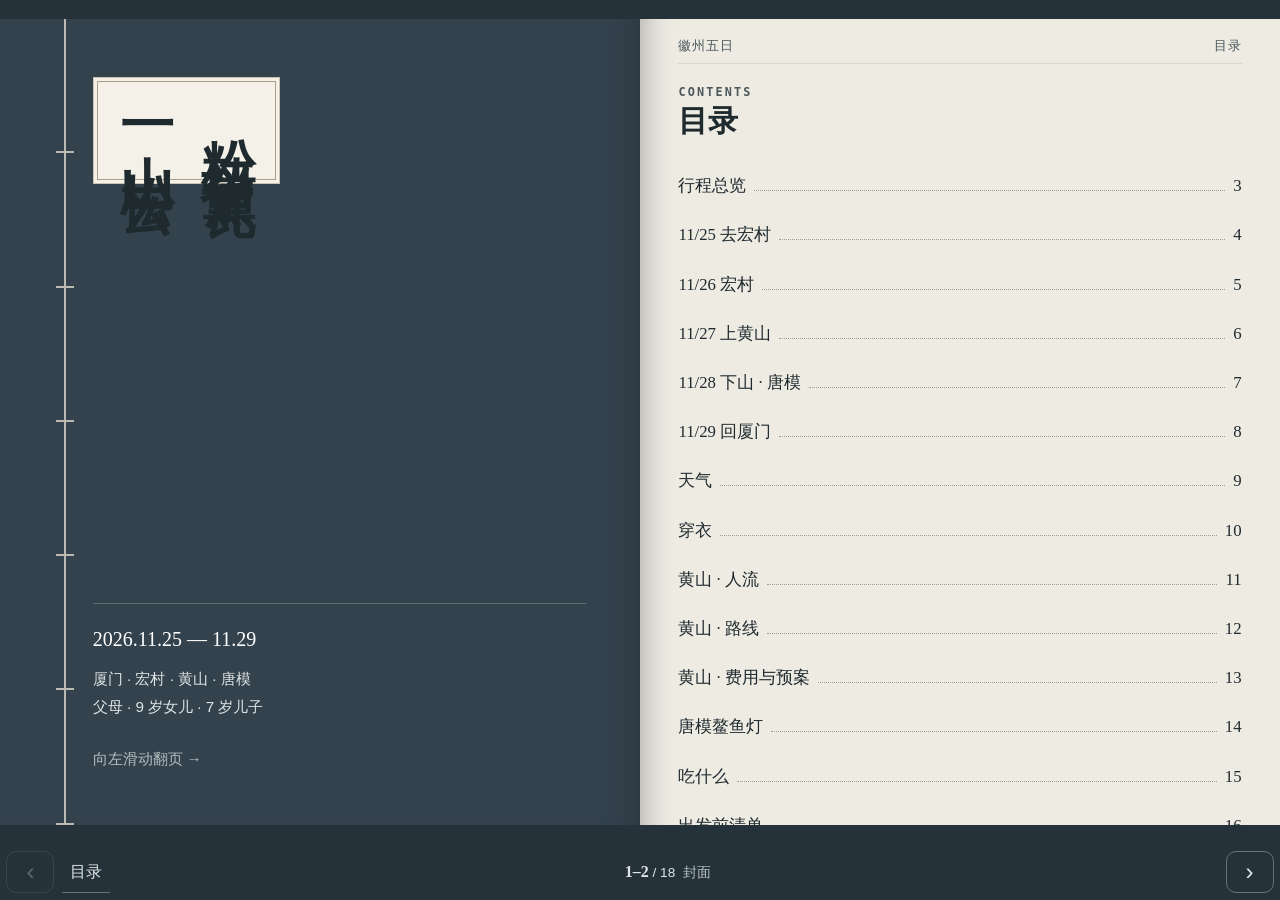
==== book.html @ 083a2c77 "feat: add page-turn book edition (book.html)" ====
<!doctype html>
<html lang="zh-CN">
<head>
  <meta charset="utf-8">
  <meta name="viewport" content="width=device-width, initial-scale=1, viewport-fit=cover">
  <meta name="description" content="2026年11月25日至29日 厦门—宏村—黄山—唐模 五日亲子行程，翻页书版。">
  <meta name="theme-color" content="#34424d">
  <title>粉墙黛瓦，一山松云｜翻页书版</title>
  <style>
    :root {
      --ink: #1f2a2e;
      --ink-soft: #4a575b;
      --tile: #3b4549;
      --wall: #f6f3ec;
      --paper: #fbfaf6;
      --white: #ffffff;
      --pine: #3d6150;
      --pine-light: #e5eee8;
      --cinnabar: #b4442e;
      --cinnabar-light: #f7e6e0;
      --gold: #b88a2e;
      --gold-light: #f7efdc;
      --sky: #3b6c8c;
      --sky-light: #e3edf3;
      --line: rgba(31, 42, 46, 0.14);
      --shadow: 0 14px 40px rgba(31, 42, 46, 0.10);
      --radius: 18px;
      --display: "Songti SC", "STSong", "Noto Serif CJK SC", "Source Han Serif SC", serif;
      --body: "PingFang SC", "Hiragino Sans GB", "Microsoft YaHei", sans-serif;
      --mono: "SFMono-Regular", "Menlo", "Roboto Mono", monospace;
      --content: 1120px;
    }
    * { box-sizing: border-box; }
    html {
      @media (prefers-reduced-motion: no-preference) { scroll-behavior: smooth; }
    }
    /* 2: keep section headings clear of the sticky nav after an anchor jump */
    section[id], article[id] { scroll-margin-top: 4rem; }
    body {
      margin: 0;
      color: var(--ink);
      background: var(--paper);
      font-family: var(--body);
      line-height: 1.75;
      -webkit-font-smoothing: antialiased;
    }
    a { color: var(--sky); }
    :focus-visible { outline: 3px solid var(--cinnabar); outline-offset: 3px; }
    .shell { width: min(calc(100% - 36px), var(--content)); margin-inline: auto; }
    h1, h2, h3 { font-family: var(--display); line-height: 1.3; margin: 0; text-wrap: balance; }
    .eyebrow {
      margin: 0 0 .4rem;
      color: var(--cinnabar);
      font-family: var(--mono);
      font-size: .74rem;
      font-weight: 700;
      letter-spacing: .18em;
    }

    /* ---------- hero ---------- */
    .hero {
      position: relative;
      color: var(--white);
      background: linear-gradient(180deg, #2a373c 0%, #1f2a2e 100%);
      overflow: hidden;
    }
    .hero svg.ridge { position: absolute; inset: auto 0 0 0; width: 100%; height: 46%; }
    .hero-inner { position: relative; padding: 4.5rem 0 7.5rem; }
    .hero .eyebrow { color: #e9b9a9; }
    .hero h1 { font-size: clamp(2rem, 6vw, 3.4rem); letter-spacing: .04em; }
    .hero .lede { max-width: 640px; margin: 1rem 0 1.6rem; color: #d8dfdf; font-size: 1.05rem; }
    .chips { display: flex; flex-wrap: wrap; gap: .5rem; padding: 0; margin: 0; list-style: none; }
    .chips li {
      padding: .3rem .8rem;
      border: 1px solid rgba(255,255,255,.28);
      border-radius: 999px;
      font-size: .88rem;
      background: rgba(255,255,255,.06);
    }

    /* ---------- nav ---------- */
    nav.toc {
      position: sticky; top: 0; z-index: 10;
      background: rgba(251, 250, 246, .94);
      backdrop-filter: blur(8px);
      border-bottom: 1px solid var(--line);
    }
    nav.toc ul {
      display: flex; gap: .2rem; margin: 0 auto; padding: .45rem 0;
      list-style: none; overflow-x: auto; scrollbar-width: none;
    }
    nav.toc a {
      display: block; white-space: nowrap;
      padding: .35rem .8rem; border-radius: 999px;
      color: var(--ink); text-decoration: none; font-size: .92rem;
    }
    nav.toc a:hover { background: var(--wall); }

    /* ---------- sections ---------- */
    section.section { padding: 3.6rem 0; }
    section.tint { background: var(--wall); }
    .section-head { max-width: 720px; margin-bottom: 1.8rem; }
    .section-head h2 { font-size: clamp(1.6rem, 4vw, 2.2rem); }
    .section-head p { margin: .6rem 0 0; color: var(--ink-soft); }

    .card {
      background: var(--white);
      border: 1px solid var(--line);
      border-radius: var(--radius);
      box-shadow: var(--shadow);
      padding: 1.3rem 1.4rem;
    }
    .grid { display: grid; gap: 1rem; }
    .grid-2 { grid-template-columns: repeat(auto-fit, minmax(300px, 1fr)); }
    .grid-4 { grid-template-columns: repeat(auto-fit, minmax(230px, 1fr)); }

    .placeholder {
      display: inline-block;
      padding: 0 .45rem;
      border: 1px dashed var(--gold);
      border-radius: 6px;
      background: var(--gold-light);
      color: #7a5a14;
      font-size: .9em;
    }
    .note {
      border-left: 4px solid var(--gold);
      background: var(--gold-light);
      padding: .8rem 1rem;
      border-radius: 0 12px 12px 0;
      margin: 1rem 0;
    }
    .note.warn { border-color: var(--cinnabar); background: var(--cinnabar-light); }
    .note.good { border-color: var(--pine); background: var(--pine-light); }
    .note p { margin: .2rem 0; }

    /* ---------- overview ---------- */
    .overview { display: grid; gap: 1.2rem; grid-template-columns: minmax(0, 1.05fr) minmax(0, 1fr); align-items: start; }
    @media (max-width: 860px) { .overview { grid-template-columns: 1fr; } }
    .timeline { list-style: none; margin: 0; padding: 0; }
    .timeline li {
      position: relative;
      padding: 0 0 1.2rem 4.6rem;
    }
    .timeline li::before {
      content: ""; position: absolute; left: 1.85rem; top: 2.4rem; bottom: 0;
      border-left: 2px dotted var(--line);
    }
    .timeline li:last-child::before { display: none; }
    .timeline .date {
      position: absolute; left: 0; top: 0;
      width: 3.8rem; height: 3.8rem; border-radius: 50%;
      display: grid; place-content: center; text-align: center;
      background: var(--ink); color: var(--white);
      font-family: var(--display); line-height: 1.1;
    }
    .timeline .date b { display: block; font-size: 1.25rem; }
    .timeline .date small { font-size: .7rem; opacity: .8; }
    .timeline h3 { font-size: 1.15rem; padding-top: .35rem; }
    .timeline p { margin: .25rem 0 0; color: var(--ink-soft); }
    .timeline .sleep { font-size: .88rem; color: var(--pine); }
    .map-card svg { width: 100%; height: auto; display: block; }
    .map-card figcaption { font-size: .85rem; color: var(--ink-soft); margin-top: .5rem; }

    /* ---------- itinerary ---------- */
    .day { margin-bottom: 1.4rem; }
    .day-head { display: flex; flex-wrap: wrap; align-items: baseline; gap: .4rem 1rem; margin-bottom: .8rem; }
    .day-head h3 { font-size: 1.4rem; }
    .day-head .tag {
      font-size: .8rem; padding: .1rem .6rem; border-radius: 999px;
      background: var(--pine-light); color: var(--pine);
    }
    .day-head .tag.hard { background: var(--cinnabar-light); color: var(--cinnabar); }
    .schedule { width: 100%; border-collapse: collapse; }
    .schedule th, .schedule td { text-align: left; vertical-align: top; padding: .55rem .4rem; border-top: 1px solid var(--line); }
    .schedule th { width: 5.6rem; font-family: var(--mono); font-size: .85rem; color: var(--cinnabar); font-weight: 700; white-space: nowrap; }
    .schedule td small { color: var(--ink-soft); }
    .day-extra { display: grid; gap: .8rem; grid-template-columns: repeat(auto-fit, minmax(240px, 1fr)); margin-top: .9rem; }
    .day-extra div { background: var(--wall); border-radius: 12px; padding: .7rem .9rem; font-size: .93rem; }
    .day-extra h4 { margin: 0 0 .2rem; font-size: .95rem; }
    .day-extra ul { margin: 0; padding-left: 1.1rem; }

    /* ---------- weather ---------- */
    .wx-status { font-size: .9rem; color: var(--ink-soft); margin-bottom: 1rem; }
    .wx-status .dot { display: inline-block; width: .6rem; height: .6rem; border-radius: 50%; background: var(--gold); margin-right: .35rem; vertical-align: middle; }
    .wx-status.live .dot { background: var(--pine); }
    .wx-day h3 { font-size: 1.15rem; margin-bottom: .6rem; }
    .wx-day h3 small { font-family: var(--body); font-size: .8rem; color: var(--ink-soft); font-weight: 400; }
    .wx-place { display: grid; grid-template-columns: 2.4rem 1fr auto; gap: .2rem .7rem; align-items: center; padding: .6rem 0; border-top: 1px solid var(--line); }
    .wx-place .ico { font-size: 1.7rem; line-height: 1; }
    .wx-place .name { font-weight: 600; }
    .wx-place .name small { display: block; font-weight: 400; color: var(--ink-soft); font-size: .8rem; }
    .wx-place .temp { font-family: var(--display); font-size: 1.25rem; text-align: right; white-space: nowrap; }
    .wx-place .temp .lo { color: var(--sky); }
    .wx-place .temp .hi { color: var(--cinnabar); }
    .wx-place .meta { grid-column: 2 / 4; font-size: .82rem; color: var(--ink-soft); }
    .wx-place.peak { background: var(--sky-light); border-radius: 10px; padding-inline: .5rem; border-top-color: transparent; }
    .gust-strong { color: var(--cinnabar); font-weight: 700; }
    .hourly-wrap { overflow-x: auto; margin-top: 1rem; }
    table.hourly { border-collapse: separate; border-spacing: 0; min-width: 640px; width: 100%; font-size: .9rem; }
    table.hourly :is(th, td):first-child { position: sticky; inset-inline-start: 0; z-index: 1; background: var(--white); }
    table.hourly thead th:first-child { background: var(--wall); }
    table.hourly th, table.hourly td { padding: .45rem .5rem; text-align: center; border-bottom: 1px solid var(--line); }
    table.hourly thead th { font-weight: 600; background: var(--wall); }
    table.hourly td:first-child, table.hourly th:first-child { text-align: left; white-space: nowrap; }

    /* ---------- clothing ---------- */
    .layers { list-style: none; margin: .5rem 0 0; padding: 0; }
    .layers li { display: grid; grid-template-columns: 4.6rem 1fr; gap: .6rem; padding: .45rem 0; border-top: 1px solid var(--line); }
    .layers li b { color: var(--pine); font-size: .9rem; }
    .checklist { columns: 2 220px; margin: .4rem 0 0; padding-left: 1.1rem; }
    .checklist li { break-inside: avoid; margin-bottom: .2rem; }
    .who { display: inline-block; font-size: .78rem; padding: 0 .5rem; border-radius: 999px; background: var(--sky-light); color: var(--sky); margin-left: .3rem; }

    /* ---------- huangshan ---------- */
    .route-wrap { display: grid; gap: 1.2rem; grid-template-columns: minmax(0, 1fr) minmax(0, 1fr); align-items: start; }
    @media (max-width: 900px) { .route-wrap { grid-template-columns: 1fr; } }
    .route-map svg { width: 100%; height: auto; display: block; }
    .legend { display: flex; flex-wrap: wrap; gap: .4rem 1rem; font-size: .85rem; margin-top: .5rem; }
    .legend span::before { content: ""; display: inline-block; width: 1.4rem; height: 0; border-top: 3px solid; vertical-align: middle; margin-right: .35rem; }
    .legend .l1::before { border-color: var(--cinnabar); }
    .legend .l2::before { border-color: var(--pine); }
    .legend .l3::before { border-color: var(--ink-soft); border-top-style: dashed; }
    .legend .l4::before { border-color: var(--sky); border-top-width: 4px; }
    .steps { list-style: none; margin: 0; padding: 0; counter-reset: s; }
    .steps li { position: relative; padding: .55rem 0 .55rem 2.6rem; border-top: 1px solid var(--line); }
    .steps li::before {
      counter-increment: s; content: counter(s);
      position: absolute; left: 0; top: .6rem;
      width: 1.8rem; height: 1.8rem; border-radius: 50%;
      display: grid; place-content: center;
      font-size: .85rem; font-weight: 700; color: var(--white);
    }
    .steps.d1 li::before { background: var(--cinnabar); }
    .steps.d2 li::before { background: var(--pine); }
    .steps .t { font-family: var(--mono); font-size: .8rem; color: var(--ink-soft); }
    .steps .lvl { font-size: .75rem; padding: 0 .45rem; border-radius: 999px; background: var(--pine-light); color: var(--pine); margin-left: .3rem; }
    .steps .lvl.mid { background: var(--gold-light); color: #7a5a14; }
    .steps .lvl.hard { background: var(--cinnabar-light); color: var(--cinnabar); }
    .steps p { margin: .15rem 0 0; font-size: .93rem; color: var(--ink-soft); }
    table.price { width: 100%; border-collapse: collapse; font-size: .93rem; }
    table.price th, table.price td { padding: .5rem .4rem; border-top: 1px solid var(--line); text-align: left; vertical-align: top; }
    table.price thead th { border-top: 0; color: var(--ink-soft); font-weight: 600; font-size: .85rem; }
    .compare { display: grid; gap: 1rem; grid-template-columns: repeat(auto-fit, minmax(260px, 1fr)); }
    .compare .card h3 { font-size: 1.1rem; margin-bottom: .3rem; }
    .compare .card.pick { border: 2px solid var(--pine); }
    .compare ul { margin: .3rem 0 0; padding-left: 1.1rem; }
    .plan-b td:first-child { font-weight: 600; white-space: nowrap; }

    /* ---------- footer ---------- */
    .sources { padding: 2.6rem 0 3.4rem; background: var(--ink); color: #c9d1d1; font-size: .9rem; }
    .sources h2 { color: var(--white); font-size: 1.3rem; margin-bottom: .8rem; }
    .sources a { color: #e9c3b6; }
    .sources ul { padding-left: 1.1rem; }

    @media print {
      nav.toc { display: none; }
      .hero { color: var(--ink); background: none; }
      .hero svg.ridge { display: none; }
      .card { box-shadow: none; }
      section.section { padding: 1.4rem 0; break-inside: avoid-page; }
    }
  
/* ================= book edition ================= */
:root {
  --paper: #eeebe3;          /* 宣纸: a greyed, cool paper rather than warm cream */
  --paper-edge: #dcd7cb;
  --cover: #34424d;          /* 磁青纸: the blue-grey of thread-bound book covers */
  --cover-dark: #26323a;
  --thread: #e9e4d6;
  --bar-h: 3.5rem;
  --kai: "Kaiti SC", "STKaiti", "KaiTi", "Noto Serif CJK SC", serif;
}

html { scroll-behavior: auto; }
.book-body {
  margin: 0;
  height: 100dvh;
  overflow: hidden;
  background: var(--cover-dark);
}
.book-body::before { display: none; }

.visually-hidden {
  position: absolute !important;
  width: 1px; height: 1px;
  overflow: hidden;
  clip-path: inset(50%);
  white-space: nowrap;
}

/* ---------- track ---------- */
.book {
  position: relative;
  display: flex;
  height: calc(100dvh - var(--bar-h) - env(safe-area-inset-bottom));
  overflow-x: auto;
  overflow-y: hidden;
  scroll-snap-type: x mandatory;
  overscroll-behavior-x: contain;
  touch-action: pan-x pan-y;
  scrollbar-width: none;
}
.book::-webkit-scrollbar { display: none; }
.book:focus-visible { outline-offset: -4px; }

.page {
  flex: 0 0 100%;
  height: 100%;
  scroll-snap-align: start;
  scroll-snap-stop: always;
  overflow-y: auto;
  overscroll-behavior-y: contain;
  background: var(--paper);
  outline: none;
}

.sheet {
  position: relative;
  min-height: 100%;
  max-width: 44rem;
  margin-inline: auto;
  padding: 1rem 1.15rem 2.6rem;
  background: var(--paper);
}
/* the lifted-page shade; only visible while a page turns */
.sheet::after {
  content: "";
  position: absolute;
  inset: 0;
  pointer-events: none;
  opacity: 0;
  background: linear-gradient(90deg, rgba(20, 28, 33, .28), rgba(20, 28, 33, 0) 70%);
}

/* running head and folio, as in a printed book */
.runhead {
  display: flex;
  justify-content: space-between;
  margin: 0 0 1.1rem;
  padding-bottom: .35rem;
  border-bottom: 1px solid var(--paper-edge);
  font-family: var(--kai);
  font-size: .8rem;
  color: var(--ink-soft);
  letter-spacing: .08em;
}
.folio {
  position: absolute;
  inset-inline: 0;
  bottom: .7rem;
  margin: 0;
  text-align: center;
  font-family: var(--display);
  font-size: .85rem;
  color: var(--ink-soft);
}

/* ---------- content inside pages ---------- */
.sheet-body .section-head { margin-bottom: 1.2rem; }
.sheet-body .section-head h2 { font-size: clamp(1.5rem, 6vw, 1.9rem); }
.sheet-body .card {
  background: rgba(255, 255, 255, .5);
  box-shadow: none;
  border-color: var(--paper-edge);
  border-radius: 12px;
  padding: 1rem 1.05rem;
}
.sheet-body .overview,
.sheet-body .route-wrap { grid-template-columns: 1fr; }
.sheet-body .grid-2 { grid-template-columns: repeat(auto-fit, minmax(min(100%, 280px), 1fr)); }
.sheet-body .day { margin: 0; }
.sheet-body .day-extra div { background: rgba(255, 255, 255, .5); }
.sheet-body table.hourly :is(th, td):first-child { background: var(--paper); }
.sheet-body table.hourly thead th:first-child,
.sheet-body table.hourly thead th { background: var(--paper-edge); }
.see-also { margin: 1rem 0 0; font-size: .92rem; }

/* contents page */
.toc-list { list-style: none; margin: 0; padding: 0; }
.toc-list a {
  display: flex;
  align-items: baseline;
  gap: .5rem;
  padding: .62rem 0;
  color: var(--ink);
  text-decoration: none;
  font-family: var(--display);
  font-size: 1.05rem;
}
.toc-list i { flex: 1; border-bottom: 1px dotted var(--ink-soft); opacity: .5; }
.toc-list b { font-weight: 400; font-variant-numeric: tabular-nums; }
.toc-list a:hover span { color: var(--cinnabar); }

/* ---------- covers: thread-bound book ---------- */
.page--cover, .page--cover .sheet { background: var(--cover); }
.page--cover .sheet { max-width: none; display: flex; flex-direction: column; padding-block: 0; }
.page--cover .sheet-body { flex: 1; display: flex; }
.cover {
  position: relative;
  flex: 1;
  display: grid;
  grid-template-rows: 1fr auto;
  gap: 1.6rem;
  padding: 2.4rem 1rem 2rem 3.4rem;
  color: #dfe5e6;
}
/* stitching along the spine: one thread line, six ties */
.cover::before {
  content: "";
  position: absolute;
  inset-block: 0;
  left: 1.1rem;
  width: 1.1rem;
  background:
    linear-gradient(var(--thread), var(--thread)) 0 0 / 2px 100% no-repeat,
    repeating-linear-gradient(180deg, transparent 0 calc(16.66% - 2px), var(--thread) calc(16.66% - 2px) 16.66%);
  background-position: 50% 0, 0 8%;
  opacity: .75;
}
.slip {
  justify-self: start;
  align-self: start;
  margin-top: 1.2rem;
  padding: 1.1rem .7rem;
  background: #f4f1e8;
  border: 1px solid #c9c2b0;
  box-shadow: inset 0 0 0 3px #f4f1e8, inset 0 0 0 4px #a99f88;
}
.slip h1 {
  writing-mode: vertical-rl;
  font-size: clamp(2.4rem, 12vw, 3.4rem);
  letter-spacing: .32em;
  line-height: 1.5;
  color: var(--ink);
  text-wrap: initial;
}
.cover-meta { padding-bottom: 1.2rem; border-top: 1px solid rgba(223, 229, 230, .25); padding-top: 1rem; font-size: .95rem; line-height: 1.9; }
.cover-meta p { margin: 0; }
.cover-date { font-family: var(--display); font-size: 1.25rem; color: #fff; margin-bottom: .4rem !important; }
.cover-hint { margin-top: 1.4rem !important; font-family: var(--kai); opacity: .75; }
.back { grid-template-columns: 1fr; align-content: end; min-height: 100%; }
.back-meta { font-size: .92rem; line-height: 1.9; }
.back-meta p { margin: 0; }
.back-note { opacity: .7; font-size: .82rem; margin: .6rem 0 !important; }
.back-meta a { color: #f0d2c6; }

/* ---------- bottom bar ---------- */
.bar {
  position: fixed;
  inset-inline: 0;
  bottom: 0;
  z-index: 5;
  display: grid;
  grid-template-columns: 3rem auto 1fr 3rem;
  align-items: center;
  gap: .5rem;
  height: calc(var(--bar-h) + env(safe-area-inset-bottom));
  padding: 0 .4rem env(safe-area-inset-bottom);
  background: var(--cover-dark);
  color: #dfe5e6;
}
.bar-btn {
  height: 2.6rem;
  border: 1px solid rgba(223, 229, 230, .35);
  border-radius: 10px;
  background: transparent;
  color: inherit;
  font-size: 1.5rem;
  line-height: 1;
  cursor: pointer;
  touch-action: manipulation;
}
.bar-btn:disabled { opacity: .3; cursor: default; }
.bar-toc { color: inherit; font-family: var(--kai); padding: .4rem .5rem; text-decoration: none; border-bottom: 1px solid rgba(223, 229, 230, .35); }
.bar-pos { margin: 0; text-align: center; font-size: .85rem; white-space: nowrap; overflow: hidden; text-overflow: ellipsis; }
.bar-pos b { font-family: var(--display); font-size: 1rem; }
.bar-pos span { margin-left: .5rem; font-family: var(--kai); opacity: .8; }
.bar :focus-visible { outline: 2px solid #f0d2c6; outline-offset: 2px; }

/* ---------- smooth flipping and the page-turn effect ---------- */
@media (prefers-reduced-motion: no-preference) {
  .book { scroll-behavior: smooth; }
  @supports ((animation-timeline: view()) and (animation-range: entry)) {
    .page { view-timeline: --page inline; perspective: 1600px; }
    .sheet {
      transform-origin: left center;
      animation: page-turn linear both;
      animation-timeline: --page;
    }
    .sheet::after {
      animation: page-shade linear both;
      animation-timeline: --page;
    }
  }
}
/* 0% = page arriving from the right, 50% = page fully in view, 100% = page leaving to the left */
@keyframes page-turn {
  0%, 50% { transform: none; }
  100% { transform: rotateY(-48deg); }
}
@keyframes page-shade {
  0% { opacity: 1; }
  50% { opacity: 0; }
  100% { opacity: .6; }
}

/* ---------- wide screens: an open book, two pages per spread ---------- */
@media (min-width: 1000px) and (min-aspect-ratio: 4/3) {
  .book { padding: 1.2rem 0; box-sizing: border-box; }
  .page { flex-basis: 50%; scroll-snap-align: none; scroll-snap-stop: normal; }
  .page:nth-child(odd) { scroll-snap-align: start; scroll-snap-stop: always; }
  .page:nth-child(odd) .sheet { box-shadow: inset -28px 0 30px -26px rgba(20, 28, 33, .35); }
  .page:nth-child(even) .sheet { box-shadow: inset 28px 0 30px -26px rgba(20, 28, 33, .35); }
  .sheet { max-width: none; padding-inline: 2.4rem; }
  .sheet, .sheet::after { animation: none !important; }
}

  </style>
</head>
<body class="book-body">
<nav class="bar" aria-label="翻页">
  <button type="button" class="bar-btn" data-dir="prev" aria-label="上一页">‹</button>
  <a class="bar-toc" href="#p-contents">目录</a>
  <p class="bar-pos" aria-hidden="true"><b id="posNum">1</b> / 18<span id="posTitle">封面</span></p>
  <button type="button" class="bar-btn" data-dir="next" aria-label="下一页">›</button>
</nav>
<main class="book" id="book" tabindex="0" role="region" aria-roledescription="书" aria-label="徽州五日行程书">
<article class="page page--cover" id="p-cover" tabindex="-1" role="group" aria-roledescription="页" aria-label="第 1 页，共 18 页：封面" data-title="封面">
<div class="sheet"><div class="sheet-body">
<div class="cover">
  <div class="slip" lang="zh-Hans">
    <h1>粉墙黛瓦<br>一山松云</h1>
  </div>
  <div class="cover-meta">
    <p class="cover-date">2026.11.25 — 11.29</p>
    <p>厦门 · 宏村 · 黄山 · 唐模</p>
    <p>父母 · 9 岁女儿 · 7 岁儿子</p>
    <p class="cover-hint">向左滑动翻页 →</p>
  </div>
</div></div></div>
</article>
<article class="page" id="p-contents" tabindex="-1" role="group" aria-roledescription="页" aria-label="第 2 页，共 18 页：目录" data-title="目录">
<div class="sheet"><p class="runhead" aria-hidden="true"><span>徽州五日</span><span>目录</span></p><div class="sheet-body"><div class="section-head"><p class="eyebrow">CONTENTS</p><h2>目录</h2></div><ol class="toc-list"><li><a href="#p-overview"><span>行程总览</span><i aria-hidden="true"></i><b>3</b></a></li><li><a href="#p-d1"><span>11/25 去宏村</span><i aria-hidden="true"></i><b>4</b></a></li><li><a href="#p-d2"><span>11/26 宏村</span><i aria-hidden="true"></i><b>5</b></a></li><li><a href="#p-d3"><span>11/27 上黄山</span><i aria-hidden="true"></i><b>6</b></a></li><li><a href="#p-d4"><span>11/28 下山 · 唐模</span><i aria-hidden="true"></i><b>7</b></a></li><li><a href="#p-d5"><span>11/29 回厦门</span><i aria-hidden="true"></i><b>8</b></a></li><li><a href="#p-weather"><span>天气</span><i aria-hidden="true"></i><b>9</b></a></li><li><a href="#p-clothing"><span>穿衣</span><i aria-hidden="true"></i><b>10</b></a></li><li><a href="#p-hs-crowd"><span>黄山 · 人流</span><i aria-hidden="true"></i><b>11</b></a></li><li><a href="#p-hs-route"><span>黄山 · 路线</span><i aria-hidden="true"></i><b>12</b></a></li><li><a href="#p-hs-more"><span>黄山 · 费用与预案</span><i aria-hidden="true"></i><b>13</b></a></li><li><a href="#p-lantern"><span>唐模鳌鱼灯</span><i aria-hidden="true"></i><b>14</b></a></li><li><a href="#p-food"><span>吃什么</span><i aria-hidden="true"></i><b>15</b></a></li><li><a href="#p-tips"><span>出发前清单</span><i aria-hidden="true"></i><b>16</b></a></li><li><a href="#p-sources"><span>资料来源</span><i aria-hidden="true"></i><b>17</b></a></li></ol></div><p class="folio" aria-hidden="true">2</p></div>
</article>
<article class="page" id="p-overview" tabindex="-1" role="group" aria-roledescription="页" aria-label="第 3 页，共 18 页：行程总览" data-title="行程总览">
<div class="sheet"><p class="runhead" aria-hidden="true"><span>徽州五日</span><span>行程总览</span></p><div class="sheet-body">
    <div class="section-head">
      <p class="eyebrow">OVERVIEW</p>
      <h2>行程总览</h2>
      <p>五天里只有 11/27–28 两天爬山，其余都是平地古村。第四天晚上住唐模，返程不用赶车。</p>
    </div>
    <div class="overview">
      <ol class="timeline">
        <li>
          <span class="date"><span><b>25</b><small>周三</small></span></span>
          <h3>厦门北 → 黄山北 → 宏村</h3>
          <p>动车 <span class="placeholder">去程车次待填</span>，到站后打车约 1 小时 10 分钟到宏村。晚上看宏村鱼灯巡游。</p>
          <p class="sleep">🛏 宏村 <span class="placeholder">酒店待填</span></p>
        </li>
        <li>
          <span class="date"><span><b>26</b><small>周四</small></span></span>
          <h3>宏村一整天</h3>
          <p>清晨南湖，上午月沼、承志堂，下午卢村观景台或奇墅湖。</p>
          <p class="sleep">🛏 宏村 <span class="placeholder">酒店待填</span></p>
        </li>
        <li>
          <span class="date"><span><b>27</b><small>周五</small></span></span>
          <h3>宏村 → 汤口 → 玉屏索道上山</h3>
          <p>迎客松 → 光明顶 → 北海宾馆，傍晚看日落。今天的路最难走，好在周五人相对少。</p>
          <p class="sleep">🛏 黄山雲麓北海宾馆（海拔约 1630 米）</p>
        </li>
        <li>
          <span class="date"><span><b>28</b><small>周六</small></span></span>
          <h3>日出 → 始信峰 → 云谷索道下山 → 唐模</h3>
          <p>10:30 前下山，避开周六下午的拥堵。下午到唐模，18:18 看鳌鱼灯。</p>
          <p class="sleep">🛏 唐模 <span class="placeholder">住处待填</span></p>
        </li>
        <li>
          <span class="date"><span><b>29</b><small>周日</small></span></span>
          <h3>唐模 → 黄山北 → 厦门北</h3>
          <p>早上逛人少的唐模水街，G1611 黄山北 10:12 发车，14:32 到厦门北。</p>
          <p class="sleep">🚄 G1611</p>
        </li>
      </ol>

      <figure class="card map-card" style="margin:0">
        <svg viewBox="0 0 560 540" role="img" aria-labelledby="mapTitle">
          <title id="mapTitle">行程路线示意图：黄山北站、宏村、汤口、黄山北海、唐模的相对位置</title>
          <defs>
            <marker id="arr" viewBox="0 0 10 10" refX="8" refY="5" markerWidth="6" markerHeight="6" orient="auto-start-reverse">
              <path d="M0 0 L10 5 L0 10 z" fill="#b4442e"/>
            </marker>
            <marker id="arrG" viewBox="0 0 10 10" refX="8" refY="5" markerWidth="6" markerHeight="6" orient="auto-start-reverse">
              <path d="M0 0 L10 5 L0 10 z" fill="#3d6150"/>
            </marker>
          </defs>
          <rect x="0" y="0" width="560" height="540" rx="14" fill="#f6f3ec"/>
          <g fill="#dfe4de" stroke="#c4ccc5">
            <path d="M200 160 L240 70 L265 110 L285 55 L320 120 L345 95 L380 170 Z"/>
          </g>
          <text x="300" y="40" text-anchor="middle" font-size="13" fill="#4a575b">黄山风景区</text>
          <path d="M440 470 C 330 420, 180 330, 96 248" fill="none" stroke="#b4442e" stroke-width="3" marker-end="url(#arr)"/>
          <text x="250" y="400" font-size="12" fill="#b4442e" transform="rotate(32 250 400)">11/25 约 70km · 1h10</text>
          <path d="M96 236 C 150 200, 210 170, 262 156" fill="none" stroke="#b4442e" stroke-width="3" marker-end="url(#arr)"/>
          <text x="132" y="236" font-size="12" fill="#b4442e" transform="rotate(-27 132 236)">11/27 约 55km · 1h</text>
          <path d="M276 146 L284 100" fill="none" stroke="#3b6c8c" stroke-width="4" stroke-dasharray="2 5" stroke-linecap="round"/>
          <text x="296" y="128" font-size="11" fill="#3b6c8c">景交车 + 索道</text>
          <path d="M284 160 C 360 230, 430 320, 466 392" fill="none" stroke="#3d6150" stroke-width="3" marker-end="url(#arrG)"/>
          <text x="388" y="270" font-size="12" fill="#3d6150" transform="rotate(52 388 270)">11/28 约 60km · 1h</text>
          <path d="M468 412 L450 458" fill="none" stroke="#3d6150" stroke-width="3" marker-end="url(#arrG)"/>
          <text x="474" y="442" font-size="11" fill="#3d6150">11/29 约 25min</text>
          <path d="M432 480 L432 520" stroke="#1f2a2e" stroke-width="2" stroke-dasharray="5 4"/>
          <text x="420" y="528" font-size="12" text-anchor="end" fill="#1f2a2e">⇅ 厦门北（回程 G1611 约 4h20）</text>
          <g font-size="14" font-weight="600" fill="#1f2a2e">
            <circle cx="88" cy="240" r="8" fill="#b4442e"/><text x="40" y="270">宏村</text>
            <circle cx="272" cy="152" r="7" fill="#1f2a2e"/><text x="262" y="138" text-anchor="end">汤口换乘中心</text>
            <circle cx="284" cy="92" r="8" fill="#3b6c8c"/><text x="300" y="88">北海宾馆</text>
            <circle cx="470" cy="402" r="8" fill="#3d6150"/><text x="486" y="400">唐模 🏮</text>
            <circle cx="444" cy="470" r="8" fill="#1f2a2e"/><text x="460" y="484">黄山北站</text>
          </g>
          <text x="20" y="28" font-size="12" fill="#4a575b">N ↑ 示意图，比例不精确</text>
        </svg>
        <figcaption>距离和车程是大致估计，出发前请用导航确认。网友反映周末皖南路上容易堵车，打车多留 20–30 分钟。</figcaption>
      </figure>
    </div>
  </div><p class="folio" aria-hidden="true">3</p></div>
</article>
<article class="page" id="p-d1" tabindex="-1" role="group" aria-roledescription="页" aria-label="第 4 页，共 18 页：11/25 去宏村" data-title="11/25 去宏村">
<div class="sheet"><p class="runhead" aria-hidden="true"><span>徽州五日</span><span>11/25 去宏村</span></p><div class="sheet-body"><article class="day" id="d1">
      <div class="day-head">
        <h3>11/25 周三 · 出发去宏村</h3>
        <span class="tag">交通日</span>
      </div>
      <table class="schedule">
        <tr><th>上午</th><td>厦门北 → 黄山北，动车 <span class="placeholder">去程车次 / 发车时间待填</span>。<br><small>车上备好零食、绘本或平板。</small></td></tr>
        <tr><th>到站后</th><td>去宏村有三种方式：<br>· <b>打车或包车</b>，约 1 小时 10 分钟，带孩子加行李最省事。<br>· <b>直达大巴</b>：出站右转，沿风雨连廊走约 150 米到黄山旅游客运中心。30 元/人，约 1 小时 20 分钟。每天 11 班：08:05、08:55、09:35、10:35、11:35、12:35、13:05、13:35、14:35、15:35、17:05。<br>· <b>高铁到黟县东</b>（约 12 分钟），再打车约 30 分钟。<br><small>班次来自 11/20 的小红书帖子，以现场为准。不要跟广场上拉客的车走。</small></td></tr>
        <tr><th>下午</th><td>入住，先买宏村门票。<b>门票 3 天内可刷脸反复进出</b>，今天买可以用到 27 日早上。<br><small>石板路拉杆箱不好拖，提前问酒店能不能到村口接。凭门票能寄存行李，寄存点 16:30 关门。</small></td></tr>
        <tr><th>18:10</th><td>南湖有竹筏舞蹈表演，南湖书院对岸有石凳可以坐，最好 17:30 前到。</td></tr>
        <tr><th>18:38</th><td><b>宏村鱼灯巡游</b>（每天 18:38–19:38，含在门票里）。从村口银杏树出发，19:10 左右到月沼。巡游结束后可以跟工作人员借鱼灯拍照。<br><small>网友评价两极：宏村鱼灯没有唐模的“鳌鱼飞天”，28 日在唐模看的才是重头戏，今晚看个热闹就好。晚上冷，要穿羽绒服。</small></td></tr>
      </table>
      <div class="day-extra">
        <div><h4>🎫 宏村门票</h4>原价 104 元，网友说高德上买约 88 元。儿童票政策没找到可靠来源，购票时确认。住在村里也需要门票。</div>
        <div><h4>🌡 天气</h4>多云转阴，早晚约 2°C，白天约 14°C。</div>
      </div>
    </article></div><p class="folio" aria-hidden="true">4</p></div>
</article>
<article class="page" id="p-d2" tabindex="-1" role="group" aria-roledescription="页" aria-label="第 5 页，共 18 页：11/26 宏村" data-title="11/26 宏村">
<div class="sheet"><p class="runhead" aria-hidden="true"><span>徽州五日</span><span>11/26 宏村</span></p><div class="sheet-body"><article class="day" id="d2">
      <div class="day-head">
        <h3>11/26 周四 · 宏村慢游</h3>
        <span class="tag">轻松</span>
      </div>
      <table class="schedule">
        <tr><th>06:30</th><td><b>南湖画桥看晨雾</b>：6:30–8:00 旅行团还没进村，倒影最完整。拍完沿着水圳走到月沼。<br><small>孩子起不来就算了，傍晚的蓝调时刻同样好看。</small></td></tr>
        <tr><th>08:00</th><td>回去吃早饭。网友推荐阿炜包子铺的油条豆浆，看完晨雾冻僵了吃一顿正好。</td></tr>
        <tr><th>09:00</th><td>进村：<b>月沼</b> → <b>汪氏宗祠（乐叙堂）</b> → <b>承志堂</b>（木雕精细） → <b>南湖书院</b> → 树人堂。<br><small>10:00–14:00 是人流高峰，主街拥挤时就钻进旁边小巷。可以让孩子找找水圳从哪家门口流过。</small></td></tr>
        <tr><th>12:00</th><td>午饭，回住处午休。</td></tr>
        <tr><th>14:30</th><td>二选一：<br>· <b>卢村观景台</b>：不用进村，在台上看全景。<br>· <b>宏村南门外的稻田和奇墅湖</b>：免费，近期帖子说比塔川景区好看。<br><small><b>不建议去塔川景区。</b>11/21 的帖子说乌桕叶快掉光了，稻田 22 日前后收割，评论里有人直接回复“26 号不建议”。</small></td></tr>
        <tr><th>傍晚</th><td>日落后 20 分钟去<b>月沼</b>看灯亮起来，蓝调时刻只有十几分钟。早点吃晚饭、早睡，<b>第二天 7:30 出发</b>。</td></tr>
      </table>
      <div class="day-extra">
        <div><h4>🎒 今晚整理行李</h4>把上山要带的东西装进 1–2 个轻背包，大件行李第二天在汤口寄存。北海宾馆房间里有羽绒服，可以少带一件厚外套。</div>
        <div><h4>🌡 天气</h4>阴，可能有零星毛毛雨，约 9–18°C。</div>
      </div>
    </article></div><p class="folio" aria-hidden="true">5</p></div>
</article>
<article class="page" id="p-d3" tabindex="-1" role="group" aria-roledescription="页" aria-label="第 6 页，共 18 页：11/27 上黄山" data-title="11/27 上黄山">
<div class="sheet"><p class="runhead" aria-hidden="true"><span>徽州五日</span><span>11/27 上黄山</span></p><div class="sheet-body"><article class="day" id="d3">
      <div class="day-head">
        <h3>11/27 周五 · 玉屏索道上山，住北海</h3>
        <span class="tag hard">爬山日 · 走路约 4 小时</span>
      </div>
      <table class="schedule">
        <tr><th>07:30</th><td>宏村 → 汤口（寨西）南大门换乘中心，打车约 1 小时。</td></tr>
        <tr><th>08:30</th><td><b>寄存大件行李</b>（换乘中心附近，或者朴食徽菜这类提供免费寄存的饭店），第二天下山后取。<br>坐景交车去慈光阁，约 20 分钟，<b>坐前排，盘山路容易晕车</b>。</td></tr>
        <tr><th>09:00</th><td><b>玉屏索道</b>上山，排队可能 30–60 分钟。</td></tr>
        <tr><th>10:00</th><td><b>玉屏楼 · 迎客松</b>合影。拍完原路从洞里返回，别走送客松那条路。</td></tr>
        <tr><th>10:30</th><td>去光明顶：岔路口优先选 <b>莲花栈道</b>，单向、短、不陡，视天气和人流开放。没开就走 <b>一线天 → 百步云梯 → 鳌鱼峰</b>，最陡的一段，牵好孩子。</td></tr>
        <tr><th>12:30</th><td>光明顶一带吃午饭：天海美食广场或光明顶的热食摊（汉堡 19–38 元，快餐约 45 元）。</td></tr>
        <tr><th>13:30</th><td>光明顶 → <b>北海宾馆</b>（约 40–50 分钟，以下坡为主），约 14:30–15:00 入住，让孩子休息。</td></tr>
        <tr><th>16:30</th><td>跟酒店管家去看日落（管家会带队），<b>日落约 17:07</b>。</td></tr>
        <tr><th>18:00</th><td>晚饭：酒店自助约 198 元/位。大堂晚上有表演和鱼灯，孩子喜欢。<b>21:00 前睡觉。</b></td></tr>
      </table>
      <div class="note good">
        <p><b>为什么反着走（玉屏上、云谷下）？</b>近一周的帖子很一致：“云谷上、玉屏下”方向在鳌鱼峰、百步云梯、迎客松、玉屏索道下行这一段最堵。11/16 有人从 14:40 排到 18:30 才坐上玉屏索道。反着走的人大多写“与人流相反，一路不堵”，还有一条评论是带 5–7 岁两个孩子玉屏上山的，说“一点都不累”。</p>
      </div>
      <div class="day-extra">
        <div><h4>🌡 天气</h4>山顶晴，白天约 12°C。日落时约 6°C，体感约 2°C，风不大。</div>
        <div><h4>💧 山上喝水</h4>山上只有约 30–40°C 的温水，<b>泡不了方便面</b>。带好水杯，想吃方便的可以带自热米饭。</div>
      </div>
    </article></div><p class="folio" aria-hidden="true">6</p></div>
</article>
<article class="page" id="p-d4" tabindex="-1" role="group" aria-roledescription="页" aria-label="第 7 页，共 18 页：11/28 下山 · 唐模" data-title="11/28 下山 · 唐模">
<div class="sheet"><p class="runhead" aria-hidden="true"><span>徽州五日</span><span>11/28 下山 · 唐模</span></p><div class="sheet-body"><article class="day" id="d4">
      <div class="day-head">
        <h3>11/28 周六 · 日出、始信峰，下山去唐模</h3>
        <span class="tag">轻松下坡 · 晚上看鳌鱼灯</span>
      </div>
      <table class="schedule">
        <tr><th>05:50</th><td>起床，把保暖衣物都穿上（房间里的羽绒服可以穿出去）。</td></tr>
        <tr><th>06:10</th><td>跟管家去 <b>始信峰蘑菇亭</b> 或 <b>曙光亭</b> 看日出，从宾馆走 20 分钟左右，<b>日出约 06:43</b>。</td></tr>
        <tr><th>07:30</th><td>回宾馆吃自助早餐（6:00–9:00），退房。</td></tr>
        <tr><th>08:20</th><td><b>梦笔生花</b>（宾馆下面的观景台就能看到） → <b>猴子观海</b>（远看就好，不用专门爬上去） → 黑虎松 → <b>始信峰</b> → 白鹅岭。</td></tr>
        <tr><th>10:30 前</th><td><b>云谷索道</b>下山。网友说上午 10 点左右基本不排队，下午两点后要排 40 分钟以上。</td></tr>
        <tr><th>11:30</th><td>景交车回换乘中心，取行李，在汤口吃午饭。</td></tr>
        <tr><th>13:00</th><td>汤口 → <b>唐模</b>，打车约 1 小时，入住后让孩子睡个午觉。</td></tr>
        <tr><th>16:00</th><td>沿 <b>檀干溪水街</b>走，看高阳廊桥、檀干园（小西湖）。夜场票 17:00 后入园。</td></tr>
        <tr><th>17:30</th><td>按下面的 <b>方案 A 或 B</b> 就位。</td></tr>
        <tr><th>18:18</th><td><b>唐模鳌鱼灯</b>：开场是双鳌鱼飞天加七彩祥云烟花（只有开头几秒） → 舞台节目、火壶、鱼灯巡游 → 后半场还有一小场烟花和鳌鱼 → 互动和蹦迪，约 19:18 结束。</td></tr>
        <tr><th>19:30</th><td>等 15–20 分钟，人散了再走回住处。住在唐模，散场后不用抢车。</td></tr>
      </table>
      <p class="see-also">晚上怎么看鳌鱼灯，见 <a href="#p-lantern">「唐模鳌鱼灯」</a> 一页。</p>
      <div class="note">
        <p><b>山顶风：</b>预报 28 日中午起山顶阵风 50–66 km/h（约 7–8 级），10:30 前下山正好避开。如果早上风已经很大，看完日出就直接去白鹅岭。</p>
      </div>
      <div class="day-extra">
        <div><h4>🎫 唐模门票</h4>日场 80 元，17:00 后夜场 58 元（含鱼灯）；身高 1.2–1.5 米的孩子优待票 40 元。网友说夜场票要<b>提前一天线上预约</b>，秋假时线上卖完过，窗口排了长队。住附近民宿有时能拿到 40 元的优惠券。“黄山 + 唐模”有联票，两个景区的入园日期可以分开选。周一停演，大风大雨会临时取消。</div>
        <div><h4>🌡 天气</h4>山顶日出时约 2.6°C，体感约 -1°C；唐模白天晴，约 22°C，晚上看表演时约 15°C，穿件外套就够。下雨时鳌鱼不飞（充的是氦气），大风时演出可能调整，当天下午看一眼景区通知。</div>
      </div>
    </article></div><p class="folio" aria-hidden="true">7</p></div>
</article>
<article class="page" id="p-d5" tabindex="-1" role="group" aria-roledescription="页" aria-label="第 8 页，共 18 页：11/29 回厦门" data-title="11/29 回厦门">
<div class="sheet"><p class="runhead" aria-hidden="true"><span>徽州五日</span><span>11/29 回厦门</span></p><div class="sheet-body"><article class="day" id="d5">
      <div class="day-head">
        <h3>11/29 周日 · 回厦门</h3>
        <span class="tag">交通日</span>
      </div>
      <table class="schedule">
        <tr><th>07:30</th><td>早饭后，趁旅行团还没来，在唐模水街再走一走。</td></tr>
        <tr><th>09:15</th><td>唐模 → 黄山北站，打车约 25 分钟。周日早上留出堵车时间。</td></tr>
        <tr><th>10:12</th><td><b>G1611</b> 黄山北 10:12 发车（10:08 到站，停 4 分钟），<b>14:32 到厦门北</b>。<br><small>时刻来自携程列车时刻表，以 12306 为准。车上中午要吃饭，可以在黄山北站买点吃的带上车。</small></td></tr>
      </table>
    </article></div><p class="folio" aria-hidden="true">8</p></div>
</article>
<article class="page" id="p-weather" tabindex="-1" role="group" aria-roledescription="页" aria-label="第 9 页，共 18 页：天气" data-title="天气">
<div class="sheet"><p class="runhead" aria-hidden="true"><span>徽州五日</span><span>天气</span></p><div class="sheet-body">
    <div class="section-head">
      <p class="eyebrow">WEATHER</p>
      <h2>天气情况</h2>
      <p>山顶比山下低 8–10°C，所以宏村、黄山山顶（北海，海拔约 1630 米）、唐模分开列。打开页面会自动拉取最新预报。</p>
    </div>
    <p class="wx-status" id="wxStatus" aria-live="polite"><span class="dot"></span>显示的是 2026-11-23 查询的预报，正在尝试更新…</p>
    <div class="grid" id="wxDays" style="grid-template-columns:repeat(auto-fit,minmax(min(100%,440px),1fr))"></div>

    <div class="card" style="margin-top:1.2rem">
      <h3 id="wxHourlyTitle" style="font-size:1.15rem">山顶逐时：11/27 上山到 11/28 下山</h3>
      <p style="margin:.3rem 0 0;color:var(--ink-soft);font-size:.92rem">体感温度已经算上了风的影响，看日出时人站着不动，会比这个数字感觉更冷。能见度用来判断有没有雾：模型反映不了山谷里局部的雾，仅供参考。</p>
      <div class="hourly-wrap" tabindex="0" role="region" aria-labelledby="wxHourlyTitle">
        <table class="hourly" id="wxHourly"></table>
      </div>
    </div>
    <p style="font-size:.85rem;color:var(--ink-soft);margin-top:.8rem">数据来源：<a href="https://open-meteo.com/" rel="noopener">Open-Meteo</a> 数值预报模型（按海拔修正）。小红书上的黄山天气帖（11/23）预报 27、28 日山顶晴到多云，3–10°C，日出概率约 60%，和这里大体一致。出发前一晚再看一次景区公告。</p>
  </div><p class="folio" aria-hidden="true">9</p></div>
</article>
<article class="page" id="p-clothing" tabindex="-1" role="group" aria-roledescription="页" aria-label="第 10 页，共 18 页：穿衣" data-title="穿衣">
<div class="sheet"><p class="runhead" aria-hidden="true"><span>徽州五日</span><span>穿衣</span></p><div class="sheet-body">
    <div class="section-head">
      <p class="eyebrow">WHAT TO WEAR</p>
      <h2>穿衣建议</h2>
      <p>原则是分层穿、随时增减。山下白天可以到 20°C，山顶夜里接近 0°C。11/21–22 爬山的网友，晴天穿冲锋衣 + 抓绒 + 保暖内衣就够了。</p>
    </div>
    <div class="grid grid-2">
      <div class="card">
        <h3 style="font-size:1.15rem">🏯 宏村、唐模（约 2–22°C）</h3>
        <ul class="layers">
          <li><b>贴身</b>长袖 T 恤或薄打底</li>
          <li><b>中间</b>薄毛衣或抓绒</li>
          <li><b>外层</b>轻薄羽绒服或防风外套。宏村早晚和看鱼灯时都要穿，中午可以脱下来。</li>
          <li><b>下装</b>长裤，早晚冷可以加一条薄秋裤</li>
          <li><b>鞋</b>好走的运动鞋。石板路不平，村里不适合推婴儿车。</li>
        </ul>
      </div>
      <div class="card">
        <h3 style="font-size:1.15rem">⛰️ 黄山山顶（约 0–12°C）</h3>
        <ul class="layers">
          <li><b>贴身</b>速干长袖或保暖内衣，不要纯棉。出汗后贴在身上，风一吹就凉透。</li>
          <li><b>保暖</b>抓绒衣或羽绒内胆。爬台阶时脱掉，停下来马上穿上。</li>
          <li><b>外层</b>防风冲锋衣。山上真正要防的是风。</li>
          <li><b>下装</b>打底裤加运动长裤或冲锋裤，别穿牛仔裤</li>
          <li><b>配件</b>帽子（要能护住耳朵）、薄手套。一线天、百步云梯要扶栏杆，戴手套更方便。</li>
          <li><b>鞋</b>防滑运动鞋或徒步鞋，不要穿小白鞋、板鞋。</li>
        </ul>
      </div>
    </div>
    <div class="card" style="margin-top:1rem">
      <h3 style="font-size:1.15rem">🧒 给两个孩子的特别提醒</h3>
      <ul class="checklist">
        <li>孩子比大人多带一层，羽绒内胆最方便穿脱<span class="who">女儿 · 儿子</span></li>
        <li>每人一双备用袜子</li>
        <li>帽子要盖住耳朵，山顶风吹耳朵最难受</li>
        <li>手套选能抓栏杆的五指款</li>
        <li>颜色鲜艳的外套，人多的地方好找</li>
        <li>天晴紫外线强，带防晒霜和太阳镜</li>
        <li>口袋里放一张写有爸妈电话和酒店名的小卡片</li>
        <li>景交车盘山路多，提前吃晕车药，坐前排</li>
      </ul>
    </div>
    <div class="note">
      <p><b>冰爪要不要带？</b>预报这几天山上没有降水，11/21 也有网友说“山上基本上没有冰”，大概率用不上。如果出发前预报变成雨雪，就在汤口买几副简易冰爪。</p>
    </div>
  </div><p class="folio" aria-hidden="true">10</p></div>
</article>
<article class="page" id="p-hs-crowd" tabindex="-1" role="group" aria-roledescription="页" aria-label="第 11 页，共 18 页：黄山 · 人流" data-title="黄山 · 人流">
<div class="sheet"><p class="runhead" aria-hidden="true"><span>徽州五日</span><span>黄山 · 人流</span></p><div class="sheet-body">
    <div class="section-head">
      <p class="eyebrow">HUANGSHAN ROUTE</p>
      <h2>上黄山的路线推荐</h2>
      <p>推荐 <b>玉屏索道上、云谷索道下</b>。第一天（周五）趁体力好、人相对少，把迎客松、光明顶这些难走的路段走完。第二天（周六）住在北海，看完日出逛逛附近，上午就从云谷索道下山，避开周六下午的大拥堵。</p>
    </div>

    <h3 style="font-size:1.3rem;margin:0 0 .8rem">11/27 会有多少人？</h3>
    <div class="card">
      <table class="price">
        <thead><tr><th>时段</th><th>正在放秋假的地区</th><th>对黄山的影响</th></tr></thead>
        <tbody>
          <tr><td>11/11–11/22（已过的高峰）</td><td>深圳 11/17–20，四川多数城市 11/16–20，江苏宿迁、无锡，湖南各市，福州主城区 11/18–20</td><td>11/16、11/21 都有人写“入山 3 万多人”，玉屏索道下行排队 4 小时</td></tr>
          <tr><td><b>11/25–11/27</b></td><td><b>宁波 11/25–27，厦门 11/25–27</b>，福州长乐、马尾 11/23–25</td><td>宁波离黄山近；厦门家庭会和你们同一批到</td></tr>
          <tr><td><b>11/26–11/30</b></td><td><b>江苏南通、镇江</b>，海南 7 个市县，内蒙古部分盟市</td><td>都属于长三角，周末自驾来方便</td></tr>
        </tbody>
      </table>
      <p style="margin:.8rem 0 0"><b>判断：</b>11/27（周五）的人会比平常工作日多，但大约只有高峰期的一半。早上 8–10 点上山的人最集中，索道排队按 30–60 分钟准备。11/28（周六）南通、镇江还在放假，再加上周末游客，比 27 日更挤，<b>下午的鳌鱼峰、百步云梯、玉屏索道下行最容易堵</b>，这也是这次反着走、上午下山的原因。</p>
      <p style="font-size:.85rem;color:var(--ink-soft);margin:.6rem 0 0">来源：人民网 2026-11-09（南通 11/26–30）；小红书秋假汇总帖（11/20、11/23 发布）。这是根据放假日期做的估计，不是官方数据。前一天晚上可以在“黄山旅游官方平台”小程序看索道的实时排队情况。</p>
    </div>

    </div><p class="folio" aria-hidden="true">11</p></div>
</article>
<article class="page" id="p-hs-route" tabindex="-1" role="group" aria-roledescription="页" aria-label="第 12 页，共 18 页：黄山 · 路线" data-title="黄山 · 路线">
<div class="sheet"><p class="runhead" aria-hidden="true"><span>徽州五日</span><span>黄山 · 路线</span></p><div class="sheet-body"><div class="section-head"><p class="eyebrow">HUANGSHAN ROUTE</p><h2>两天的路线</h2></div><div class="route-wrap" style="margin-top:2rem">
      <figure class="card route-map" style="margin:0">
        <svg viewBox="0 0 560 560" role="img" aria-labelledby="hsTitle">
          <title id="hsTitle">黄山山顶路线示意：红线为第一天，绿线为第二天，虚线为备选</title>
          <rect x="0" y="0" width="560" height="560" rx="14" fill="#f6f3ec"/>
          <line x1="470" y1="130" x2="520" y2="320" stroke="#3b6c8c" stroke-width="4"/>
          <line x1="262" y1="412" x2="220" y2="520" stroke="#3b6c8c" stroke-width="4"/>
          <!-- day1: 玉屏 -> 迎客松 -> 一线天/百步云梯/鳌鱼峰 -> 光明顶 -> 北海 -->
          <path d="M262 412 L232 390 L250 352 L270 312 L282 270 L262 210 L336 112" fill="none" stroke="#b4442e" stroke-width="3.5"/>
          <!-- 莲花栈道 option -->
          <path d="M232 390 C 180 330, 190 260, 262 210" fill="none" stroke="#b4442e" stroke-width="2.5" stroke-dasharray="6 5"/>
          <!-- day2 -->
          <path d="M336 112 L350 82 L336 112 L300 74 L336 112 L380 92 L430 76 L470 130" fill="none" stroke="#3d6150" stroke-width="3.5"/>
          <g font-size="13" fill="#1f2a2e">
            <circle cx="520" cy="320" r="6" fill="#3b6c8c"/><text x="440" y="345">云谷寺（索道下站）</text>
            <circle cx="470" cy="130" r="7" fill="#3b6c8c"/><text x="478" y="124">白鹅岭</text>
            <circle cx="430" cy="76" r="6" fill="#3d6150"/><text x="404" y="58">始信峰 · 蘑菇亭 🌅</text>
            <circle cx="380" cy="92" r="5" fill="#3d6150"/><text x="380" y="112">黑虎松</text>
            <circle cx="336" cy="112" r="9" fill="#1f2a2e"/><text x="300" y="140" font-weight="700">北海宾馆 🛏</text>
            <circle cx="350" cy="82" r="5" fill="#3d6150"/><text x="320" y="64">曙光亭</text>
            <circle cx="300" cy="74" r="5" fill="#3d6150"/><text x="292" y="92" text-anchor="end">梦笔生花 / 猴子观海</text>
            <circle cx="262" cy="210" r="7" fill="#b4442e"/><text x="272" y="206">光明顶（午饭）</text>
            <circle cx="282" cy="270" r="5" fill="#b4442e"/><text x="294" y="274">鳌鱼峰</text>
            <circle cx="270" cy="312" r="5" fill="#b4442e"/><text x="282" y="316">百步云梯</text>
            <circle cx="250" cy="352" r="5" fill="#b4442e"/><text x="262" y="356">一线天</text>
            <circle cx="232" cy="390" r="7" fill="#b4442e"/><text x="110" y="394">玉屏楼 · 迎客松</text>
            <circle cx="262" cy="412" r="6" fill="#3b6c8c"/><text x="272" y="420">玉屏索道上站</text>
            <circle cx="220" cy="520" r="6" fill="#3b6c8c"/><text x="232" y="526">慈光阁（索道下站）</text>
            <text x="120" y="290" fill="#b4442e" font-size="12">莲花栈道（如开放）</text>
          </g>
          <text x="20" y="28" font-size="12" fill="#4a575b">N ↑ 示意图，位置与距离不精确</text>
        </svg>
        <div class="legend">
          <span class="l1">11/27 第一天（上山）</span>
          <span class="l2">11/28 第二天（下山）</span>
          <span class="l4">索道</span>
        </div>
      </figure>

      <div>
        <div class="card">
          <h3 style="font-size:1.15rem;margin-bottom:.4rem">11/27 第一天：玉屏索道 → 迎客松 → 光明顶 → 北海</h3>
          <ol class="steps d1">
            <li><span class="t">08:30–10:00</span><br>汤口换乘中心 → 景交车 → 慈光阁 → <b>玉屏索道</b><p>景交车约 20 分钟，坐前排防晕车。索道排队 30–60 分钟。</p></li>
            <li><span class="t">约 30 min</span> <span class="lvl">易</span><br><b>玉屏楼 · 迎客松</b><p>人多，拍完就走，从洞里原路返回，别走送客松那条路。</p></li>
            <li><span class="t">约 1.5–2 h</span> <span class="lvl hard">中偏难</span><br><b>莲花栈道</b>（如开放）或 一线天 → 百步云梯 → 鳌鱼峰 → <b>光明顶</b><p>莲花栈道单向、省力，网友说是官方引导的路线。没开就走百步云梯，这个方向多是上坡，孩子走里侧扶栏杆。</p></li>
            <li><span class="t">约 40–50 min</span> <span class="lvl">易</span><br>光明顶午饭 → <b>北海宾馆</b><p>以下坡为主，下午三点前就能到酒店休息。</p></li>
            <li><span class="t">16:30</span> <span class="lvl">易</span><br>跟管家去看日落<p>北海宾馆的日出、日落都有管家带队。</p></li>
          </ol>
        </div>
        <div class="card" style="margin-top:1rem">
          <h3 style="font-size:1.15rem;margin-bottom:.4rem">11/28 第二天：日出 → 始信峰 → 云谷索道</h3>
          <ol class="steps d2">
            <li><span class="t">06:10–07:15</span> <span class="lvl">易</span><br><b>始信峰蘑菇亭</b> 或 <b>曙光亭</b> 看日出<p>从宾馆走约 20 分钟。11/16 有网友 5:30 起床，第一批到，站到了第一排。</p></li>
            <li><span class="t">约 1.5 h</span> <span class="lvl">易</span><br><b>梦笔生花</b> → 猴子观海（远看） → 黑虎松 → <b>始信峰</b><p>路很平缓。一位带两个孩子的家长（11/22）说这段“道路平缓，走起来毫无压力”。</p></li>
            <li><span class="t">10:30 前</span> <span class="lvl">易</span><br>白鹅岭 → <b>云谷索道</b>下山<p>上午基本不排队，下午两点以后就要排 40 分钟以上。</p></li>
          </ol>
        </div>
      </div>
    </div>

    </div><p class="folio" aria-hidden="true">12</p></div>
</article>
<article class="page" id="p-hs-more" tabindex="-1" role="group" aria-roledescription="页" aria-label="第 13 页，共 18 页：黄山 · 费用与预案" data-title="黄山 · 费用与预案">
<div class="sheet"><p class="runhead" aria-hidden="true"><span>徽州五日</span><span>黄山 · 费用与预案</span></p><div class="sheet-body"><div class="section-head"><p class="eyebrow">HUANGSHAN ROUTE</p><h2>走法、费用与预案</h2></div><h3 style="font-size:1.3rem;margin:2.2rem 0 .8rem">两种走法怎么选</h3>
    <div class="compare">
      <div class="card pick">
        <h3>✅ 推荐：玉屏上，云谷下</h3>
        <ul>
          <li>27 日走路约 4 小时，有一段陡台阶（莲花栈道开放就轻松很多）</li>
          <li>和大部分人反方向，近期帖子里几乎都说不堵</li>
          <li>28 日上午就下山，避开周六下午的拥堵</li>
          <li>经典景点都能看到</li>
        </ul>
      </div>
      <div class="card">
        <h3>🙂 备选：云谷上，云谷下</h3>
        <ul>
          <li>27 日云谷索道上山 → 始信峰 → 北海；28 日日出后到光明顶走一圈，再回北海、坐云谷索道下山</li>
          <li>台阶最少</li>
          <li>缺点：看不到迎客松</li>
          <li>适合：27 日早上发现孩子状态不好</li>
        </ul>
      </div>
    </div>

    <h3 style="font-size:1.3rem;margin:2.2rem 0 .8rem">门票与费用</h3>
    <div class="card">
      <table class="price">
        <thead><tr><th>项目</th><th>成人</th><th>孩子（9 岁、7 岁）</th><th>说明</th></tr></thead>
        <tbody>
          <tr><td>黄山门票</td><td>190 元</td><td><b>免费</b>（2026-09-21 至 12-31，18 周岁及以下免首道门票）</td><td>全家四人都要在小程序<b>实名预约</b>，方向选 <b>玉屏 / 慈光阁</b>。门票 3 天内有效。</td></tr>
          <tr><td>景交车（单程）</td><td>19 元</td><td>约 9 元</td><td>上、下山各坐一次</td></tr>
          <tr><td>玉屏索道（上山）</td><td>90 元</td><td>约 45 元</td><td>身高 1.2–1.5 米半价</td></tr>
          <tr><td>云谷索道（下山）</td><td>80 元</td><td>约 40 元</td><td>同上</td></tr>
          <tr><td>唐模（夜场）</td><td>58 元</td><td>40 元（1.2–1.5 米）</td><td>日场 80 元；有“黄山 + 唐模”联票</td></tr>
        </tbody>
      </table>
      <p style="font-size:.85rem;color:var(--ink-soft);margin:.6rem 0 0">孩子的景交车和索道价格来自一位近期带 8 岁孩子去的网友的实际花费（景交车 19 + 9，玉屏 90 + 45，云谷 80 + 40）。以小程序为准。</p>
    </div>

    <h3 style="font-size:1.3rem;margin:2.2rem 0 .8rem">遇到意外情况怎么办</h3>
    <div class="card">
      <table class="price plan-b">
        <tbody>
          <tr><td>⏳ 玉屏索道排队太长</td><td>网友经验：早到最好，“要么赶早，要么中午 12 点以后”。实在太久，可以改坐景交车去云谷寺，走备选路线。</td></tr>
          <tr><td>🚧 百步云梯堵住了</td><td>留意广播：拥堵时景区会临时开放莲花栈道（11/22 有过）。</td></tr>
          <tr><td>🌬 11/28 早上风已经很大</td><td>看完日出直接去白鹅岭坐云谷索道，大风时索道可能限速或停运。</td></tr>
          <tr><td>🚡 索道停运</td><td>听工作人员安排。带孩子从云谷步道步行下山约 2.5–3.5 小时。</td></tr>
          <tr><td>🌫 起雾看不到日出</td><td>先等 20 分钟，云雾经常会散开。</td></tr>
          <tr><td>😫 孩子走不动</td><td>光明顶到北海以下坡为主，慢慢走；也可以在光明顶多休息一会儿。</td></tr>
          <tr><td>🚑 紧急情况</td><td>黄山景区救援电话 <a href="tel:05595563333">0559-5563333</a>；旅游咨询 <a href="tel:05592590999">0559-2590999</a>；急救 120，报警 110。</td></tr>
        </tbody>
      </table>
    </div>
    <div class="note">
      <p>天都峰要单独预约，台阶极陡；西海大峡谷全程要半天以上，12 月起关闭维护。这两处都不适合这次带 7 岁、9 岁孩子的行程，所以没有放进路线。</p>
    </div>
  </div><p class="folio" aria-hidden="true">13</p></div>
</article>
<article class="page" id="p-lantern" tabindex="-1" role="group" aria-roledescription="页" aria-label="第 14 页，共 18 页：唐模鳌鱼灯" data-title="唐模鳌鱼灯">
<div class="sheet"><p class="runhead" aria-hidden="true"><span>徽州五日</span><span>唐模鳌鱼灯</span></p><div class="sheet-body"><div class="section-head"><p class="eyebrow">TANGMO</p><h2>唐模鳌鱼灯怎么看</h2><p>11/28 周六 18:18 开场。住在唐模，散场后不用抢车。</p></div>      <div class="grid grid-2" style="margin-top:1rem">
        <div class="card" style="border:2px solid var(--pine);box-shadow:none">
          <h4 style="margin:0 0 .3rem;font-size:1.05rem">✅ 方案 A（推荐）：先坐着看开场，后半场再下广场互动</h4>
          <ol style="margin:.2rem 0 0;padding-left:1.2rem">
            <li>17:00 前入园，在水街走走。</li>
            <li><b>17:30 前</b>到鱼灯广场（七天井晒秋广场）<b>左侧农家乐的二楼平台</b>吃晚饭、等开场。孩子能坐着、暖和、不被挤。网友说在这里“吃饭即可免费观景”。最好让住处帮忙提前订位，店名没查到。</li>
            <li>18:18 在二楼看鳌鱼飞天和烟花，这里视野正好是全景。</li>
            <li>第一轮结束后前面的人开始散，这时下到广场看第二小场鳌鱼，带孩子去<b>举鱼灯、拉鳌鱼灯</b>。</li>
          </ol>
        </div>
        <div class="card" style="box-shadow:none">
          <h4 style="margin:0 0 .3rem;font-size:1.05rem">🙂 方案 B（订不到二楼时）：中后排站着看</h4>
          <ol style="margin:.2rem 0 0;padding-left:1.2rem">
            <li><b>17:40 左右</b>到广场，站<b>中间偏左、靠后</b>的位置。有网友推荐面向舞台的左手边，看鳌鱼和烟花最好。</li>
            <li>一个大人占位，另一个带孩子在附近走动，减少干站的时间。</li>
            <li>开场后孩子看不到就骑在肩上。鳌鱼飞得高，后排也看得到。</li>
            <li>后半场人散了再往前走，去看第二小场、参加互动。</li>
          </ol>
          <p style="margin:.5rem 0 0;font-size:.88rem;color:var(--ink-soft)">河对岸咖啡馆也能坐着看全景，但每人最低消费 35–40 元，离互动区远，网友评价两极。</p>
        </div>
      </div>
      <div class="note warn">
        <p><b>安全：</b>不要站在小溪边，有网友提醒人多时有被挤下水的风险，现场几乎没有工作人员维持秩序。进场前约好走散后的集合点（比如住处门口），孩子戴电话手表，口袋里放联系卡片。</p>
        <p><b>人流预估：</b>11/15–22 是秋假高峰加周末，帖子里几乎都是“人山人海”。11/28 是周六，人会比那时少一些，但仍然拥挤：广场 17:00 左右开始明显上人，17:45 后基本只剩后排和边上的位置。这是根据帖子推断的，没有官方数据。</p>
      </div>
</div><p class="folio" aria-hidden="true">14</p></div>
</article>
<article class="page" id="p-food" tabindex="-1" role="group" aria-roledescription="页" aria-label="第 15 页，共 18 页：吃什么" data-title="吃什么">
<div class="sheet"><p class="runhead" aria-hidden="true"><span>徽州五日</span><span>吃什么</span></p><div class="sheet-body">
    <div class="section-head">
      <p class="eyebrow">FOOD</p>
      <h2>吃什么</h2>
      <p>以下都是小红书网友 11/16–11/23 的推荐，没有核实。徽菜普遍偏咸，点菜时说一声少盐；点菜前先问价，有网友提醒部分小店对本地人和外地人价格不一样。</p>
    </div>
    <div class="grid grid-2">
      <div class="card">
        <h3 style="font-size:1.15rem">🏯 宏村</h3>
        <ul class="checklist" style="columns:1">
          <li><b>小覃小吃</b>：笋干炒面锅气足，雪菜肉丝面适合孩子（两位网友推荐）</li>
          <li><b>居善堂</b>：开了 35 年的徽菜老店</li>
          <li><b>阿炜包子铺</b>：油条 2 元、豆浆 3 元，看完晨雾吃</li>
          <li><b>卡旺卡</b>：徽州酒酿；门口饼摊的梅干菜饼可以当早饭</li>
          <li><b>健忠·灵山酒酿</b>：红豆酒酿小汤圆，热乎乎的</li>
          <li><b>徽州挞粿</b>：依山半月客栈的老奶奶现煎，邮局附近也有一家，限量，下午就卖完</li>
          <li>❌ 网友避雷：西 2 门出来右手边的店；街边的毛豆腐</li>
        </ul>
      </div>
      <div class="card">
        <h3 style="font-size:1.15rem">⛰️ 汤口与山上</h3>
        <ul class="checklist" style="columns:1">
          <li><b>朴食徽菜</b>：离换乘中心约 100 米，可以免费寄存行李。好几篇帖子在推，但写法像推广</li>
          <li><b>徐妈妈徽州菜</b>：笋干烧肉、臭鳜鱼</li>
          <li><b>阿汤面馆</b>：徽州板面</li>
          <li>山上：热食集中在各酒店门口和光明顶，茶叶蛋 10 元 3 个，玉米 5–10 元，汉堡 19–38 元</li>
          <li>北海宾馆：自助早餐 6:00–9:00，晚餐自助约 198 元/位</li>
          <li>❌ 网友避雷：主推石锅鱼、干锅鸡的店；光明顶下山路上的 9.9 元汉堡（有人吃完食物中毒）</li>
        </ul>
      </div>
      <div class="card">
        <h3 style="font-size:1.15rem">🏮 唐模</h3>
        <ul class="checklist" style="columns:1">
          <li><b>许记豆腐坊</b>：毛豆腐</li>
          <li><b>唐模八大碗</b>：人多，有网友说一般</li>
          <li>鱼灯广场左侧的农家乐二楼，边吃边看表演</li>
          <li>望杏咖啡：等表演时歇脚</li>
          <li>散场后岸边有卖小馄饨的</li>
        </ul>
      </div>
      <div class="card">
        <h3 style="font-size:1.15rem">🎁 带回家</h3>
        <ul class="checklist" style="columns:1">
          <li>黄山烧饼（梅干菜肉馅，当爬山零食）</li>
          <li>徽墨酥、五城茶干、黄山毛峰</li>
          <li>迷你鱼灯（唐模网友买过 58 元一个的，做工不错）</li>
          <li>黄山毛峰奶茶提神效果很强，孩子别喝</li>
        </ul>
      </div>
    </div>
  </div><p class="folio" aria-hidden="true">15</p></div>
</article>
<article class="page" id="p-tips" tabindex="-1" role="group" aria-roledescription="页" aria-label="第 16 页，共 18 页：出发前清单" data-title="出发前清单">
<div class="sheet"><p class="runhead" aria-hidden="true"><span>徽州五日</span><span>出发前清单</span></p><div class="sheet-body">
    <div class="section-head">
      <p class="eyebrow">BEFORE YOU GO</p>
      <h2>出发前清单</h2>
    </div>
    <div class="grid grid-2">
      <div class="card">
        <h3 style="font-size:1.15rem">📋 预约与确认</h3>
        <ul class="checklist" style="columns:1">
          <li><b>今天就预约黄山门票</b>：“黄山旅游官方平台”小程序，11/27，全家四人实名，方向选<b>玉屏 / 慈光阁</b>（景区建议提前 3 天）。可以顺便买好景交车和索道票。</li>
          <li>网友说预约 8–9 点的时段也能更早入园，不受预约时段限制（以小程序规则为准）</li>
          <li>确认北海宾馆订单，问清能否提前寄存背包、日出日落几点集合</li>
          <li>订唐模住处 <span class="placeholder">待填</span>，问问有没有门票优惠券</li>
          <li>提前一天预约唐模 11/28 夜场票，或者买“黄山 + 唐模”联票</li>
          <li>宏村住处 <span class="placeholder">待填</span>，问能否到村口接行李</li>
          <li>去程车次 <span class="placeholder">待填</span>；回程 <b>G1611</b>，11/29 黄山北 10:12 发车</li>
          <li>出发前一晚再看一次天气和景区公告</li>
        </ul>
      </div>
      <div class="card">
        <h3 style="font-size:1.15rem">🎒 上山背包（每个大人一个）</h3>
        <ul class="checklist" style="columns:1">
          <li>四人份的帽子、手套；孩子的羽绒内胆</li>
          <li>头灯或手电（看日出时用）</li>
          <li>水杯、零食、自热米饭（山上只有温水）</li>
          <li>充电宝、身份证（孩子带户口本或身份证）</li>
          <li>常用药：创可贴、晕车药、退烧药</li>
          <li>一套第二天换的贴身衣物和袜子</li>
          <li>登山杖每个大人一根，汤口很多酒店免费借，外面买约 3 元一根</li>
          <li>护膝（膝盖不好的大人）</li>
        </ul>
      </div>
    </div>
    <div class="note warn">
      <p>页面里的时间、价格只用于规划，出发时请以景区官方公告、12306 和实时导航为准。</p>
    </div>
  </div><p class="folio" aria-hidden="true">16</p></div>
</article>
<article class="page" id="p-sources" tabindex="-1" role="group" aria-roledescription="页" aria-label="第 17 页，共 18 页：资料来源" data-title="资料来源">
<div class="sheet"><p class="runhead" aria-hidden="true"><span>徽州五日</span><span>资料来源</span></p><div class="sheet-body">
    <div class="section-head"><p class="eyebrow">SOURCES</p><h2>资料来源</h2></div>
    <ul>
      <li>门票、索道价格、预约规则：<a href="https://wayschina.com/ja/articles/huangshan-guide" rel="noopener">wayschina 黄山攻略（2026-11 更新，引用黄山市政府价格公告）</a></li>
      <li>18 周岁及以下免首道门票：重庆日报 2026-09-22、新浪 2026-10 报道</li>
      <li>秋假时间：<a href="https://spanish.people.com.cn/n3/2026/1109/c31616-20517141.html" rel="noopener">人民网 2026-11-09</a>，以及小红书秋假汇总帖</li>
      <li>路线、排队、北海宾馆、宏村、唐模、美食：小红书 11/16–11/23 的游玩帖，整理记录见调研文档</li>
      <li>G1611 时刻：<a href="https://trains.ctrip.com/trainbooking/TrainSchedule/G1611/" rel="noopener">携程列车时刻表</a></li>
      <li>天气：<a href="https://open-meteo.com/" rel="noopener">Open-Meteo</a></li>
      <li>完整调研记录：<a href="./docs/travel/2026-huangshan-family-trip-research.md">docs/travel/2026-huangshan-family-trip-research.md</a></li>
    </ul>
  </div><p class="folio" aria-hidden="true">17</p></div>
</article>
<article class="page page--cover" id="p-back" tabindex="-1" role="group" aria-roledescription="页" aria-label="第 18 页，共 18 页：封底" data-title="封底">
<div class="sheet"><div class="sheet-body">
<div class="cover back">
  <div class="back-meta">
    <p>厦门北 → 黄山北 → 厦门北</p>
    <p>G1611 · 11/29 10:12 黄山北发车</p>
    <p class="back-note">时间和价格只用于规划，以景区公告、12306 和实时导航为准。</p>
    <p><a href="./index.html">切换到长页面版</a></p>
  </div>
</div></div></div>
</article>
</main>
<p class="visually-hidden" role="status" aria-live="polite" id="pageStatus"></p>
<script>
(function () {
  "use strict";

  var DATES = ["2026-11-25", "2026-11-26", "2026-11-27", "2026-11-28", "2026-11-29"];
  var WEEK = ["周三", "周四", "周五", "周六", "周日"];
  var PLACES = [
    { id: "hongcun", name: "宏村", sub: "海拔约 150 米", lat: 30.0, lon: 117.99, elev: 150 },
    { id: "peak", name: "黄山山顶 · 北海", sub: "海拔约 1630 米", lat: 30.135, lon: 118.165, elev: 1630 },
    { id: "tangmo", name: "唐模", sub: "海拔约 150 米", lat: 29.85, lon: 118.34, elev: 150 }
  ];
  var DAY_PLACES = [["hongcun"], ["hongcun"], ["hongcun", "peak"], ["peak", "tangmo"], ["tangmo"]];
  var DAY_TITLES = ["到宏村", "宏村慢游", "玉屏上山", "下山 · 唐模", "回厦门"];
  var HOURS = [
    ["2026-11-27T10:00", "27日 10:00", "迎客松"],
    ["2026-11-27T13:00", "27日 13:00", "光明顶"],
    ["2026-11-27T17:00", "27日 17:00", "日落"],
    ["2026-11-27T20:00", "27日 20:00", "晚上"],
    ["2026-11-28T04:00", "28日 04:00", "凌晨最冷"],
    ["2026-11-28T06:00", "28日 06:00", "等日出"],
    ["2026-11-28T09:00", "28日 09:00", "始信峰"],
    ["2026-11-28T10:00", "28日 10:00", "坐索道"],
    ["2026-11-28T12:00", "28日 12:00", "已下山"]
  ];

  // 2026-11-23 查询的 Open-Meteo 预报（兜底数据）
  var FALLBACK = {
    daily: {
      hongcun: { code: [3, 51, 0, 0, 0], max: [13.8, 17.9, 21.3, 22.2, 19.4], min: [2.1, 8.7, 9.8, 4.5, 4.1], pop: [2, 10, 0, 0, 0], gust: [23.0, 29.2, 25.2, 46.4, 29.9] },
      peak:    { code: [3, 51, 0, 0, 0], max: [5.9, 9.3, 12.4, 12.5, 12.0], min: [-6.3, -1.4, 0.7, -3.4, -4.0], pop: [0, 6, 0, 0, 1], gust: [38.5, 43.6, 32.0, 65.9, 44.3] },
      tangmo:  { code: [3, 3, 1, 1, 0], max: [13.5, 18.4, 20.1, 22.0, 18.8], min: [0.5, 6.2, 4.6, 4.7, 2.2], pop: [0, 7, 0, 0, 0], gust: [13.3, 17.3, 14.4, 33.1, 22.0] }
    },
    sun: { sunrise: ["06:40", "06:41", "06:42", "06:43", "06:43"], sunset: ["17:07", "17:07", "17:07", "17:07", "17:07"] },
    hourly: {
      "2026-11-27T10:00": [9.5, 6.4, 16.6, 0, 32260],
      "2026-11-27T13:00": [12.5, 9.6, 18.7, 0, 33080],
      "2026-11-27T17:00": [5.8, 2.3, 31.0, 0, 30900],
      "2026-11-27T20:00": [3.1, 0.3, 31.0, 0, 26900],
      "2026-11-28T04:00": [1.4, -1.7, 17.3, 0, 29480],
      "2026-11-28T06:00": [2.6, -0.6, 20.5, 0, 30580],
      "2026-11-28T09:00": [7.6, 4.1, 32.8, 0, 30880],
      "2026-11-28T10:00": [9.7, 5.7, 39.6, 0, 31420],
      "2026-11-28T12:00": [12.3, 8.0, 52.9, 0, null]
    }
  };

  function wmo(code) {
    if (code === 0) return ["☀️", "晴"];
    if (code === 1) return ["🌤️", "晴间多云"];
    if (code === 2) return ["⛅", "多云"];
    if (code === 3) return ["☁️", "阴"];
    if (code === 45 || code === 48) return ["🌫️", "雾"];
    if (code >= 51 && code <= 57) return ["🌦️", "毛毛雨"];
    if (code >= 61 && code <= 67) return ["🌧️", "雨"];
    if (code >= 71 && code <= 77) return ["🌨️", "雪"];
    if (code >= 80 && code <= 82) return ["🌦️", "阵雨"];
    if (code === 85 || code === 86) return ["🌨️", "阵雪"];
    if (code >= 95) return ["⛈️", "雷雨"];
    return ["🌡️", "—"];
  }
  function r(n) { return (Math.round(n * 10) / 10).toFixed(0); }
  function gustText(g) {
    var level = g >= 62 ? "约 8 级" : g >= 50 ? "约 7 级" : g >= 39 ? "约 6 级" : g >= 29 ? "约 5 级" : "4 级以下";
    var cls = g >= 50 ? ' class="gust-strong"' : "";
    return '<span' + cls + '>阵风 ' + r(g) + ' km/h（' + level + '）</span>';
  }
  function visCell(m) {
    if (m == null) return "<td>—</td>";
    var txt = m >= 10000 ? r(m / 1000) + " km" : m >= 1000 ? (Math.round(m / 100) / 10).toFixed(1) + " km" : Math.round(m) + " m";
    if (m < 200) return '<td class="gust-strong">' + txt + "<br><small>浓雾</small></td>";
    if (m < 1000) return '<td class="gust-strong">' + txt + "<br><small>有雾</small></td>";
    return "<td>" + txt + "</td>";
  }
  function placeById(id) { for (var i = 0; i < PLACES.length; i++) if (PLACES[i].id === id) return PLACES[i]; }

  function renderDaily(data) {
    var box = document.getElementById("wxDays");
    var html = "";
    for (var d = 0; d < DATES.length; d++) {
      html += '<div class="card wx-day"><h3>' + DATES[d].slice(5).replace("-", "/") + " " + WEEK[d] +
        ' · ' + DAY_TITLES[d] + '<br><small>日出 ' + data.sun.sunrise[d] + ' · 日落 ' + data.sun.sunset[d] + '</small></h3>';
      for (var p = 0; p < DAY_PLACES[d].length; p++) {
        var id = DAY_PLACES[d][p];
        var pl = placeById(id);
        var dd = data.daily[id];
        var w = wmo(dd.code[d]);
        html += '<div class="wx-place' + (id === "peak" ? " peak" : "") + '">' +
          '<span class="ico" aria-hidden="true">' + w[0] + '</span>' +
          '<span class="name">' + pl.name + '<small>' + pl.sub + '</small></span>' +
          '<span class="temp"><span class="lo">' + r(dd.min[d]) + '°</span> / <span class="hi">' + r(dd.max[d]) + '°</span></span>' +
          '<span class="meta">' + w[1] + ' · 降水概率 ' + r(dd.pop[d]) + '% · ' + gustText(dd.gust[d]) + '</span>' +
          '</div>';
      }
      html += "</div>";
    }
    box.innerHTML = html;
  }

  function renderHourly(data) {
    var t = document.getElementById("wxHourly");
    var head = "<thead><tr><th>黄山山顶</th>";
    var rowT = "<tr><th>气温</th>", rowA = "<tr><th>体感</th>", rowG = "<tr><th>阵风</th>", rowW = "<tr><th>天气</th>", rowV = "<tr><th>能见度</th>";
    for (var i = 0; i < HOURS.length; i++) {
      var v = data.hourly[HOURS[i][0]];
      head += "<th>" + HOURS[i][1] + "<br><small>" + HOURS[i][2] + "</small></th>";
      if (!v) { rowT += "<td>—</td>"; rowA += "<td>—</td>"; rowG += "<td>—</td>"; rowW += "<td>—</td>"; rowV += "<td>—</td>"; continue; }
      rowT += "<td>" + r(v[0]) + "°C</td>";
      rowA += "<td>" + r(v[1]) + "°C</td>";
      rowG += "<td" + (v[2] >= 50 ? ' class="gust-strong"' : "") + ">" + r(v[2]) + "</td>";
      rowW += "<td>" + wmo(v[3])[0] + "</td>";
      rowV += visCell(v[4]);
    }
    t.innerHTML = head + "</tr></thead><tbody>" + rowW + "</tr>" + rowT + "</tr>" + rowA + "</tr>" + rowG + "</tr>" + rowV + "</tr></tbody>" +
      '<caption style="caption-side:bottom;text-align:left;font-size:.8rem;color:#4a575b;padding-top:.4rem">阵风单位 km/h；50 以上（约 7 级）标红，索道可能限速或停运。能见度低于 1 公里算雾，低于 200 米算浓雾，都会标红。</caption>';
  }

  function setStatus(text, live) {
    var el = document.getElementById("wxStatus");
    el.className = "wx-status" + (live ? " live" : "");
    el.innerHTML = '<span class="dot"></span>' + text;
  }

  function fromApi(json) {
    var out = { daily: {}, sun: { sunrise: [], sunset: [] }, hourly: {} };
    for (var i = 0; i < PLACES.length; i++) {
      var dly = json[i].daily;
      out.daily[PLACES[i].id] = {
        code: dly.weather_code, max: dly.temperature_2m_max, min: dly.temperature_2m_min,
        pop: dly.precipitation_probability_max.map(function (x) { return x == null ? 0 : x; }),
        gust: dly.wind_gusts_10m_max
      };
      if (PLACES[i].id === "peak") {
        out.sun.sunrise = dly.sunrise.map(function (s) { return s.slice(11, 16); });
        out.sun.sunset = dly.sunset.map(function (s) { return s.slice(11, 16); });
        var h = json[i].hourly;
        for (var k = 0; k < h.time.length; k++) {
          out.hourly[h.time[k]] = [h.temperature_2m[k], h.apparent_temperature[k], h.wind_gusts_10m[k], h.weather_code[k], h.visibility ? h.visibility[k] : null];
        }
      }
    }
    if (out.daily.peak.max.length !== DATES.length || out.daily.peak.max[0] == null) throw new Error("incomplete");
    return out;
  }

  renderDaily(FALLBACK);
  renderHourly(FALLBACK);

  var url = "https://api.open-meteo.com/v1/forecast" +
    "?latitude=" + PLACES.map(function (p) { return p.lat; }).join(",") +
    "&longitude=" + PLACES.map(function (p) { return p.lon; }).join(",") +
    "&elevation=" + PLACES.map(function (p) { return p.elev; }).join(",") +
    "&daily=weather_code,temperature_2m_max,temperature_2m_min,precipitation_probability_max,wind_gusts_10m_max,sunrise,sunset" +
    "&hourly=temperature_2m,apparent_temperature,wind_gusts_10m,weather_code,visibility" +
    "&timezone=Asia%2FShanghai&start_date=" + DATES[0] + "&end_date=" + DATES[DATES.length - 1];

  var ctrl = typeof AbortController !== "undefined" ? new AbortController() : null;
  var timer = setTimeout(function () { if (ctrl) ctrl.abort(); }, 10000);

  fetch(url, ctrl ? { signal: ctrl.signal } : {})
    .then(function (res) { if (!res.ok) throw new Error("HTTP " + res.status); return res.json(); })
    .then(function (json) {
      clearTimeout(timer);
      var data = fromApi(Array.isArray(json) ? json : [json]);
      renderDaily(data);
      renderHourly(data);
      var now = new Date();
      var stamp = (now.getMonth() + 1) + "月" + now.getDate() + "日 " +
        String(now.getHours()).padStart(2, "0") + ":" + String(now.getMinutes()).padStart(2, "0");
      setStatus("已更新为最新预报（" + stamp + " 获取）。", true);
    })
    .catch(function () {
      clearTimeout(timer);
      setStatus("没能连上天气服务，下面显示的是 2026-11-23 查询的预报。", false);
    });
})();
</script>
<script type="module">const track = document.getElementById("book");
const pages = [...track.querySelectorAll(":scope > .page")];
const N = pages.length;
const prevBtn = document.querySelector('[data-dir="prev"]');
const nextBtn = document.querySelector('[data-dir="next"]');
const posNum = document.getElementById("posNum");
const posTitle = document.getElementById("posTitle");
const status = document.getElementById("pageStatus");
const spread = matchMedia("(min-width: 1000px) and (min-aspect-ratio: 4/3)");
const reduceMotion = matchMedia("(prefers-reduced-motion: reduce)");

let pending = null;      // page index a click/key is scrolling to
let settled = null;      // last settled page index
let rafQueued = false;

const step = () => (spread.matches ? 2 : 1);
const align = (i) => (spread.matches ? i - (i % 2) : i);
const clamp = (i) => Math.max(0, Math.min(N - 1, i));

function nearest() {
  const x = track.scrollLeft;
  let best = 0, dist = Infinity;
  for (let i = 0; i < N; i += step()) {
    const d = Math.abs(pages[i].offsetLeft - x);
    if (d < dist) { dist = d; best = i; }
  }
  return best;
}

function paint(i) {
  posNum.textContent = spread.matches && i + 1 < N ? `${i + 1}–${i + 2}` : String(i + 1);
  posTitle.textContent = pages[i].dataset.title;
  const atStart = i === 0;
  const atEnd = i + step() > N - 1;
  // keep focus on a usable control when one end disables the button that had it
  if (atStart && document.activeElement === prevBtn) nextBtn.focus();
  if (atEnd && document.activeElement === nextBtn) prevBtn.focus();
  prevBtn.disabled = atStart;
  nextBtn.disabled = atEnd;
}

function goTo(i, { instant = false, focus = false } = {}) {
  i = align(clamp(i));
  pending = i;
  paint(i);
  track.scrollTo({ left: pages[i].offsetLeft, behavior: instant || reduceMotion.matches ? "instant" : "smooth" });
  if (focus) pages[i].focus({ preventScroll: true });
  if (instant) settle();
}

function settle() {
  const i = nearest();
  pending = null;
  paint(i);
  if (settled !== null && i !== settled) {
    status.textContent = `第 ${i + 1} 页，共 ${N} 页：${pages[i].dataset.title}`;
  }
  settled = i;
  history.replaceState(null, "", `#${pages[i].id}`);
}

prevBtn.addEventListener("click", () => goTo((pending ?? nearest()) - step()));
nextBtn.addEventListener("click", () => goTo((pending ?? nearest()) + step()));

// in-book links (contents page, cross references) flip instead of jumping
document.addEventListener("click", (e) => {
  const a = e.target.closest('a[href^="#p-"]');
  if (!a) return;
  const i = pages.findIndex((p) => `#${p.id}` === a.getAttribute("href"));
  if (i < 0) return;
  e.preventDefault();
  goTo(i, { focus: true });
});

// arrow keys flip pages, but never steal keys from links, buttons or the hourly table
document.addEventListener("keydown", (e) => {
  if (e.altKey || e.ctrlKey || e.metaKey) return;
  if (e.target.closest("a, button, input, select, textarea, .hourly-wrap")) return;
  if (e.key === "ArrowRight") { e.preventDefault(); goTo((pending ?? nearest()) + step()); }
  if (e.key === "ArrowLeft") { e.preventDefault(); goTo((pending ?? nearest()) - step()); }
});

// live position while swiping; skipped during scripted scrolls
track.addEventListener("scroll", () => {
  if (pending !== null || rafQueued) return;
  rafQueued = true;
  requestAnimationFrame(() => { rafQueued = false; if (pending === null) paint(nearest()); });
}, { passive: true });

if ("onscrollend" in window) {
  track.addEventListener("scrollend", settle);
} else {
  let t;
  track.addEventListener("scroll", () => { clearTimeout(t); t = setTimeout(settle, 140); }, { passive: true });
}

// re-align when switching between single page and spread
spread.addEventListener("change", () => goTo(settled ?? 0, { instant: true }));
addEventListener("resize", () => { if (settled !== null) track.scrollLeft = pages[align(settled)].offsetLeft; });

// open at the page in the URL, silently
const start = pages.findIndex((p) => `#${p.id}` === location.hash);
goTo(start < 0 ? 0 : start, { instant: true });
</script>
</body>
</html>
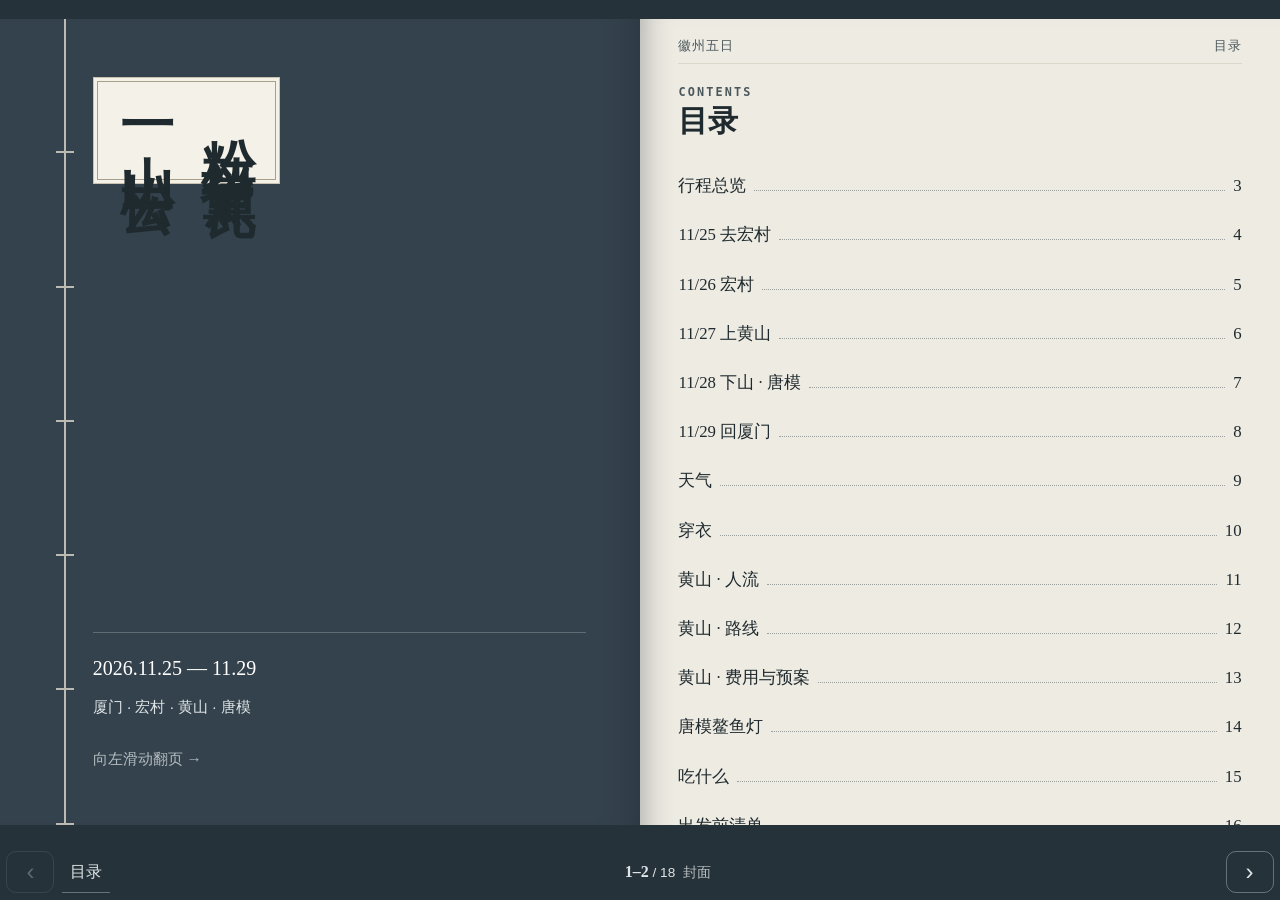
==== commit 398799a1: "chore(book): drop family line from cover" ====
--- a/book.html
+++ b/book.html
@@ -516,6 +516,28 @@
   .sheet, .sheet::after { animation: none !important; }
 }
 
+/* ---------- mountain pages: granite, pine and sunrise ---------- */
+.page--peak {
+  --granite: #e4e8e7;       /* cool weathered granite instead of paper */
+  --granite-edge: #c9d1cf;
+  --pine-deep: #2c5444;     /* Huangshan pine needles */
+  --sunrise: #c47f1e;       /* first light on the peaks */
+  background: var(--granite);
+}
+.page--peak .sheet { background: var(--granite); }
+.page--peak .runhead { color: var(--pine-deep); border-bottom-color: var(--granite-edge); }
+.page--peak .folio { color: var(--pine-deep); }
+.page--peak .eyebrow { color: var(--pine-deep); }
+.page--peak h2, .page--peak h3 { color: #1d3a30; }
+.page--peak .schedule th { color: var(--pine-deep); }
+.page--peak .schedule th, .page--peak .schedule td,
+.page--peak .card { border-color: var(--granite-edge); }
+.page--peak .card, .page--peak .day-extra div { background: rgba(255, 255, 255, .45); }
+.page--peak .sun { color: var(--sunrise); }
+.page--peak .sun::before { content: "☀ "; font-weight: 400; }
+.page--peak .sheet-body table.hourly :is(th, td):first-child { background: var(--granite); }
+.page--peak .sheet-body table.hourly thead th { background: var(--granite-edge); }
+
   </style>
 </head>
 <body class="book-body">
@@ -535,7 +557,6 @@
   <div class="cover-meta">
     <p class="cover-date">2026.11.25 — 11.29</p>
     <p>厦门 · 宏村 · 黄山 · 唐模</p>
-    <p>父母 · 9 岁女儿 · 7 岁儿子</p>
     <p class="cover-hint">向左滑动翻页 →</p>
   </div>
 </div></div></div>
@@ -665,8 +686,8 @@
       </div>
     </article></div><p class="folio" aria-hidden="true">5</p></div>
 </article>
-<article class="page" id="p-d3" tabindex="-1" role="group" aria-roledescription="页" aria-label="第 6 页，共 18 页：11/27 上黄山" data-title="11/27 上黄山">
-<div class="sheet"><p class="runhead" aria-hidden="true"><span>徽州五日</span><span>11/27 上黄山</span></p><div class="sheet-body"><article class="day" id="d3">
+<article class="page page--peak" id="p-d3" tabindex="-1" role="group" aria-roledescription="页" aria-label="第 6 页，共 18 页：11/27 上黄山" data-title="11/27 上黄山">
+<div class="sheet"><p class="runhead" aria-hidden="true"><span>黄山 · 海拔约 1630 米</span><span>11/27 上黄山</span></p><div class="sheet-body"><article class="day" id="d3">
       <div class="day-head">
         <h3>11/27 周五 · 玉屏索道上山，住北海</h3>
         <span class="tag hard">爬山日 · 走路约 4 小时</span>
@@ -679,7 +700,7 @@
         <tr><th>10:30</th><td>去光明顶：岔路口优先选 <b>莲花栈道</b>，单向、短、不陡，视天气和人流开放。没开就走 <b>一线天 → 百步云梯 → 鳌鱼峰</b>，最陡的一段，牵好孩子。</td></tr>
         <tr><th>12:30</th><td>光明顶一带吃午饭：天海美食广场或光明顶的热食摊（汉堡 19–38 元，快餐约 45 元）。</td></tr>
         <tr><th>13:30</th><td>光明顶 → <b>北海宾馆</b>（约 40–50 分钟，以下坡为主），约 14:30–15:00 入住，让孩子休息。</td></tr>
-        <tr><th>16:30</th><td>跟酒店管家去看日落（管家会带队），<b>日落约 17:07</b>。</td></tr>
+        <tr><th>16:30</th><td>跟酒店管家去看日落（管家会带队），<b class="sun">日落约 17:07</b>。</td></tr>
         <tr><th>18:00</th><td>晚饭：酒店自助约 198 元/位。大堂晚上有表演和鱼灯，孩子喜欢。<b>21:00 前睡觉。</b></td></tr>
       </table>
       <div class="note good">
@@ -691,15 +712,15 @@
       </div>
     </article></div><p class="folio" aria-hidden="true">6</p></div>
 </article>
-<article class="page" id="p-d4" tabindex="-1" role="group" aria-roledescription="页" aria-label="第 7 页，共 18 页：11/28 下山 · 唐模" data-title="11/28 下山 · 唐模">
-<div class="sheet"><p class="runhead" aria-hidden="true"><span>徽州五日</span><span>11/28 下山 · 唐模</span></p><div class="sheet-body"><article class="day" id="d4">
+<article class="page page--peak" id="p-d4" tabindex="-1" role="group" aria-roledescription="页" aria-label="第 7 页，共 18 页：11/28 下山 · 唐模" data-title="11/28 下山 · 唐模">
+<div class="sheet"><p class="runhead" aria-hidden="true"><span>黄山 · 海拔约 1630 米</span><span>11/28 下山 · 唐模</span></p><div class="sheet-body"><article class="day" id="d4">
       <div class="day-head">
         <h3>11/28 周六 · 日出、始信峰，下山去唐模</h3>
         <span class="tag">轻松下坡 · 晚上看鳌鱼灯</span>
       </div>
       <table class="schedule">
         <tr><th>05:50</th><td>起床，把保暖衣物都穿上（房间里的羽绒服可以穿出去）。</td></tr>
-        <tr><th>06:10</th><td>跟管家去 <b>始信峰蘑菇亭</b> 或 <b>曙光亭</b> 看日出，从宾馆走 20 分钟左右，<b>日出约 06:43</b>。</td></tr>
+        <tr><th>06:10</th><td>跟管家去 <b>始信峰蘑菇亭</b> 或 <b>曙光亭</b> 看日出，从宾馆走 20 分钟左右，<b class="sun">日出约 06:43</b>。</td></tr>
         <tr><th>07:30</th><td>回宾馆吃自助早餐（6:00–9:00），退房。</td></tr>
         <tr><th>08:20</th><td><b>梦笔生花</b>（宾馆下面的观景台就能看到） → <b>猴子观海</b>（远看就好，不用专门爬上去） → 黑虎松 → <b>始信峰</b> → 白鹅岭。</td></tr>
         <tr><th>10:30 前</th><td><b>云谷索道</b>下山。网友说上午 10 点左右基本不排队，下午两点后要排 40 分钟以上。</td></tr>
@@ -801,8 +822,8 @@
     </div>
   </div><p class="folio" aria-hidden="true">10</p></div>
 </article>
-<article class="page" id="p-hs-crowd" tabindex="-1" role="group" aria-roledescription="页" aria-label="第 11 页，共 18 页：黄山 · 人流" data-title="黄山 · 人流">
-<div class="sheet"><p class="runhead" aria-hidden="true"><span>徽州五日</span><span>黄山 · 人流</span></p><div class="sheet-body">
+<article class="page page--peak" id="p-hs-crowd" tabindex="-1" role="group" aria-roledescription="页" aria-label="第 11 页，共 18 页：黄山 · 人流" data-title="黄山 · 人流">
+<div class="sheet"><p class="runhead" aria-hidden="true"><span>黄山 · 海拔约 1630 米</span><span>黄山 · 人流</span></p><div class="sheet-body">
     <div class="section-head">
       <p class="eyebrow">HUANGSHAN ROUTE</p>
       <h2>上黄山的路线推荐</h2>
@@ -825,8 +846,8 @@
 
     </div><p class="folio" aria-hidden="true">11</p></div>
 </article>
-<article class="page" id="p-hs-route" tabindex="-1" role="group" aria-roledescription="页" aria-label="第 12 页，共 18 页：黄山 · 路线" data-title="黄山 · 路线">
-<div class="sheet"><p class="runhead" aria-hidden="true"><span>徽州五日</span><span>黄山 · 路线</span></p><div class="sheet-body"><div class="section-head"><p class="eyebrow">HUANGSHAN ROUTE</p><h2>两天的路线</h2></div><div class="route-wrap" style="margin-top:2rem">
+<article class="page page--peak" id="p-hs-route" tabindex="-1" role="group" aria-roledescription="页" aria-label="第 12 页，共 18 页：黄山 · 路线" data-title="黄山 · 路线">
+<div class="sheet"><p class="runhead" aria-hidden="true"><span>黄山 · 海拔约 1630 米</span><span>黄山 · 路线</span></p><div class="sheet-body"><div class="section-head"><p class="eyebrow">HUANGSHAN ROUTE</p><h2>两天的路线</h2></div><div class="route-wrap" style="margin-top:2rem">
       <figure class="card route-map" style="margin:0">
         <svg viewBox="0 0 560 560" role="img" aria-labelledby="hsTitle">
           <title id="hsTitle">黄山山顶路线示意：红线为第一天，绿线为第二天，虚线为备选</title>
@@ -889,8 +910,8 @@
 
     </div><p class="folio" aria-hidden="true">12</p></div>
 </article>
-<article class="page" id="p-hs-more" tabindex="-1" role="group" aria-roledescription="页" aria-label="第 13 页，共 18 页：黄山 · 费用与预案" data-title="黄山 · 费用与预案">
-<div class="sheet"><p class="runhead" aria-hidden="true"><span>徽州五日</span><span>黄山 · 费用与预案</span></p><div class="sheet-body"><div class="section-head"><p class="eyebrow">HUANGSHAN ROUTE</p><h2>走法、费用与预案</h2></div><h3 style="font-size:1.3rem;margin:2.2rem 0 .8rem">两种走法怎么选</h3>
+<article class="page page--peak" id="p-hs-more" tabindex="-1" role="group" aria-roledescription="页" aria-label="第 13 页，共 18 页：黄山 · 费用与预案" data-title="黄山 · 费用与预案">
+<div class="sheet"><p class="runhead" aria-hidden="true"><span>黄山 · 海拔约 1630 米</span><span>黄山 · 费用与预案</span></p><div class="sheet-body"><div class="section-head"><p class="eyebrow">HUANGSHAN ROUTE</p><h2>走法、费用与预案</h2></div><h3 style="font-size:1.3rem;margin:2.2rem 0 .8rem">两种走法怎么选</h3>
     <div class="compare">
       <div class="card pick">
         <h3>✅ 推荐：玉屏上，云谷下</h3>
